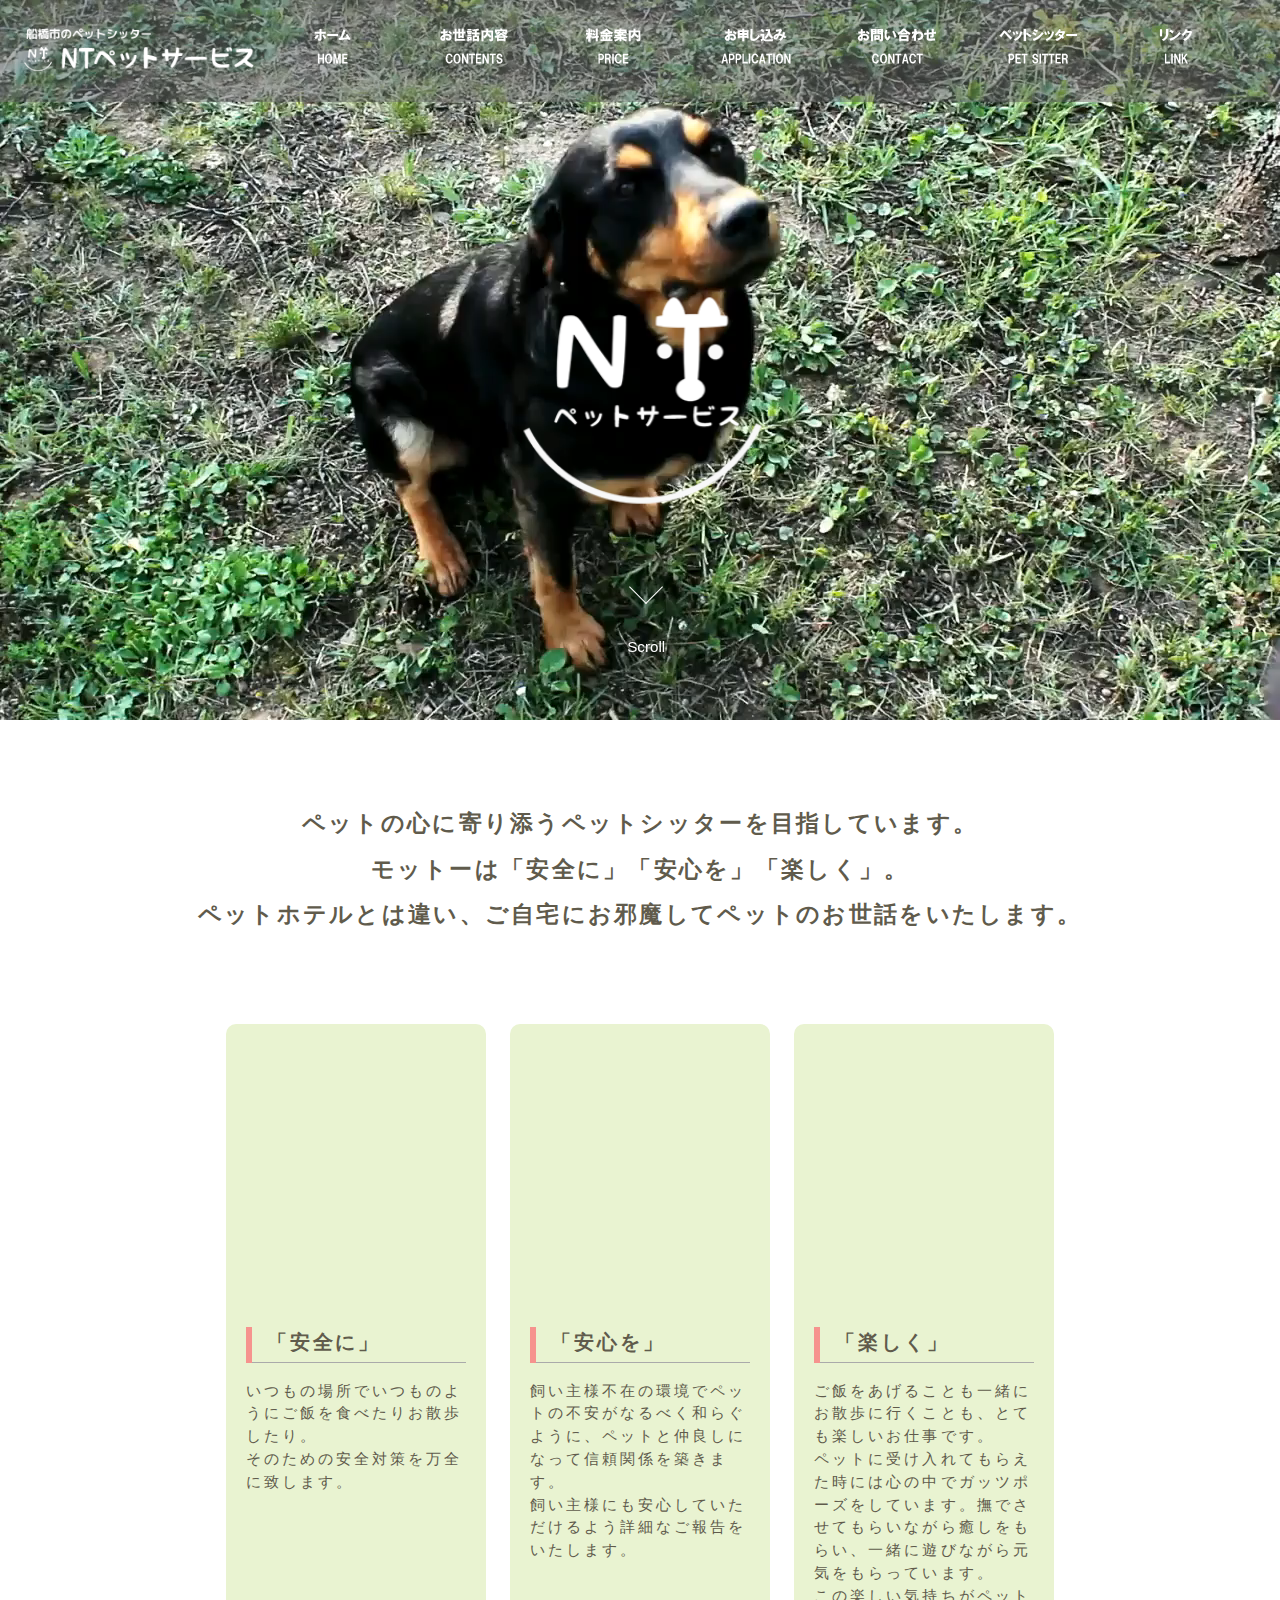
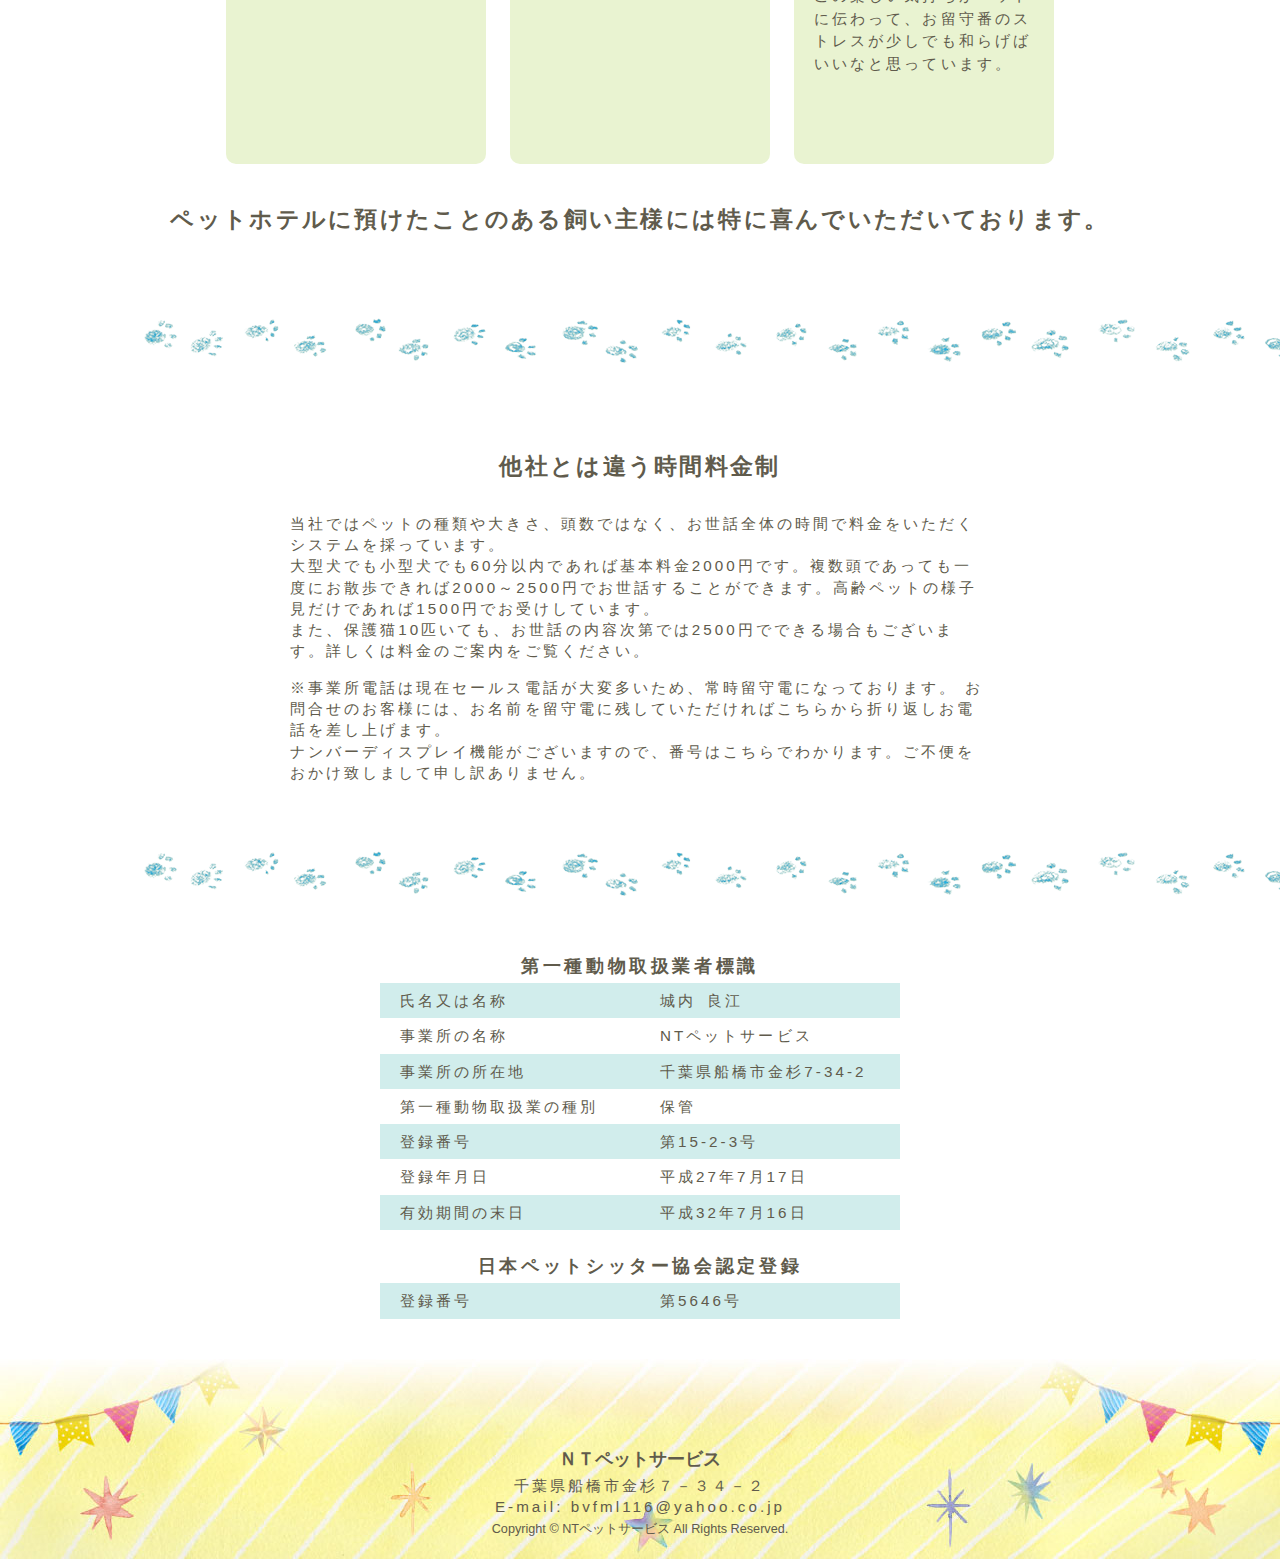
==== index.html @ 660df0dd "不要なjqueryを削除" ====
<!DOCTYPE html>
<html lang="ja">
<head>
<meta charset="UTF-8">
<meta name="description" content="船橋市のペットシッターです。ペットホテルとは違い、ご自宅にお邪魔してペットのお世話をいたします。">
<meta name="keywords" content="ペットシッター,船橋,ペット,世話,留守,犬,猫,散歩代行,小動物">
<meta name="viewport" content="width=device-width,initial-scale=1">
<meta name="robots" content="noindex,nofollow">
<link rel="stylesheet" media="all" type="text/css" href="css/style.css" />
<!-- ※デフォルトのスタイル（style.css） -->
<link rel="stylesheet" media="all" type="text/css" href="css/smart.css" />
<!-- ※スマートフォン用のスタイル（smart.css） -->
<title>NTペットサービス&nbsp;|&nbsp;船橋市のペットシッター</title>
<!--[if lt IE 9]>
<script src="js/html5shiv.js"></script>
<link rel="stylesheet" type="text/css" href="css/old_ie.css">
<![endif]-->


<script type="text/javascript" src="http://ajax.googleapis.com/ajax/libs/jquery/1.10.2/jquery.min.js"></script>
<script type="text/javascript">
$(function() {
    var topBtn = $('#page-top');
    topBtn.hide();
    //スクロールが100に達したらボタン表示
    $(window).scroll(function () {
        if ($(this).scrollTop() > 100) {
            topBtn.fadeIn();
        } else {
            topBtn.fadeOut();
        }
    });
    //スクロールしてトップ
    topBtn.click(function () {
        $('body,html').animate({
            scrollTop: 0
        }, 500);
        return false;
    });
});
</script>

<script type="text/javascript">
$(function(){
	$('a[href^=#]').click(function(){
		var speed = 500;
		var href= $(this).attr("href");
		var target = $(href == "#" || href == "" ? 'html' : href);
		var position = target.offset().top;
		$("html, body").animate({scrollTop:position}, speed, "swing");
		return false;
	});
});
</script>
<script type="text/javascript" src="./js/common.js"></script>
<!--button-->
<script src="js/iscroll.js"></script>
<link rel="stylesheet" href="css/drawer.min.css">
<script src="js/drawer.min.js"></script>
<script>
$(document).ready(function() {
  $(".drawer").drawer();
});</script>
<!--button end-->
</head>

<body class="drawer drawer--right">
<div id="wrapper">
<!-- HEADER START-->
<script type="text/javascript">
writeHeader("./");
</script>
<!--  H E A D E R   E N D  -->
<!--  M A I N   S T A R T  -->
<main id="main">
	<div id="catchcopy">
		<h4>ペットの心に寄り添うペットシッターを目指しています。<br>
		モットーは「安全に」「安心を」「楽しく」。<br>
		ペットホテルとは違い、ご自宅にお邪魔してペットのお世話をいたします。</h4>
	</div>
	<div class="catchcopy-box">
		<div class="topic">
			<div id="animation1"><img src="./images/thumb-catch01.png" alt=""></div>
			<h2>「安全に」</h2>
			<p>いつもの場所でいつものようにご飯を食べたりお散歩したり。<br>そのための安全対策を万全に致します。</p>
		</div>
		<div class="topic">
			<div id="animation2"><img src="./images/thumb-catch02.png" alt=""></div>
			<h2>「安心を」</h2>
			<p>飼い主様不在の環境でペットの不安がなるべく和らぐように、ペットと仲良しになって信頼関係を築きます。<br>
			飼い主様にも安心していただけるよう詳細なご報告をいたします。</p>
		</div>
		<div class="topic">
			<div id="animation3"><img src="./images/thumb-catch03.png" alt=""></div>
			<h2>「楽しく」</h2>
			<p>ご飯をあげることも一緒にお散歩に行くことも、とても楽しいお仕事です。<br>
			ペットに受け入れてもらえた時には心の中でガッツポーズをしています。撫でさせてもらいながら癒しをもらい、一緒に遊びながら元気をもらっています。<br>
			この楽しい気持ちがペットに伝わって、お留守番のストレスが少しでも和らげばいいなと思っています。</p>
		</div>
	</div>
	<div class="catchcopy">
		<h4>ペットホテルに預けたことのある飼い主様には特に喜んでいただいております。</h4>
	</div>
	<img src="./images/icon-line.png" class="line" alt="">
	<div class="catchcopy2">
		<h1>他社とは違う時間料金制</h1>
		<p>当社ではペットの種類や大きさ、頭数ではなく、お世話全体の時間で料金をいただくシステムを採っています。<br>
		大型犬でも小型犬でも60分以内であれば基本料金2000円です。複数頭であっても一度にお散歩できれば2000～2500円でお世話することができます。高齢ペットの様子見だけであれば1500円でお受けしています。<br>
		また、保護猫10匹いても、お世話の内容次第では2500円でできる場合もございます。詳しくは料金のご案内をご覧ください。</p>
		<p>※事業所電話は現在セールス電話が大変多いため、常時留守電になっております。
		お問合せのお客様には、お名前を留守電に残していただければこちらから折り返しお電話を差し上げます。<br>
		ナンバーディスプレイ機能がございますので、番号はこちらでわかります。ご不便をおかけ致しまして申し訳ありません。</p>
	</div>
	<img src="./images/icon-line.png" class="line" alt="">
	<div class="catchcopy2">
		<table rules="rows">
			<thead>
				<tr>
					<th colspan="2" class="h-title">第一種動物取扱業者標識</th>
				</tr>
			</thead>
			<tr class="ao">
				<th>氏名又は名称</th>
				<td>城内&ensp;良江</td>
			</tr>
			<tr>
				<th>事業所の名称</th>
				<td>NTペットサービス</td>
			</tr>
			<tr class="ao">
				<th>事業所の所在地</th>
				<td>千葉県船橋市金杉7-34-2</td>
			</tr>
			<tr>
				<th>第一種動物取扱業の種別</th>
				<td>保管</td>
			</tr>
			<tr class="ao">
				<th>登録番号</th>
				<td>第15-2-3号</td>
			</tr>
			<tr>
				<th>登録年月日</th>
				<td>平成27年7月17日</td>
			</tr>
			<tr class="ao">
				<th>有効期間の末日</th>
				<td>平成32年7月16日</td>
			</tr>
			<thead>
				<tr>
					<th colspan="2" class="h-title">日本ペットシッター協会認定登録</th>
				</tr>
			</thead>
			<tr class="ao">
				<th>登録番号</th>
				<td>第5646号</td>
			</tr>
		</table>
	</div>
</main>
<!--  M A I N   E N D  -->
<!--  F O O T E R   S T A R T  -->
<footer>
	<h3>ＮＴペットサービス</h3>
	<p>千葉県船橋市金杉７－３４－２<br>
	E-mail:&nbsp;bvfml116@yahoo.co.jp</p>
	<small>Copyright&nbsp;&copy;&nbsp;NTペットサービス&nbsp;All&nbsp;Rights&nbsp;Reserved.</small>
	<p id="page-top"><a href="#wrapper">PAGE TOP</a></p>
</footer>
<!--  F O O T E R   E N D  -->

<script type="text/javascript">
$(function() {
    var topBtn = $('#page-top');
    topBtn.hide();
    //スクロールが100に達したらボタン表示
    $(window).scroll(function () {
        if ($(this).scrollTop() > 100) {
            topBtn.fadeIn();
        } else {
            topBtn.fadeOut();
        }
    });
    //スクロールしてトップ
    topBtn.click(function () {
        $('body,html').animate({
            scrollTop: 0
        }, 500);
        return false;
    });
});

$('#animation1').css('visibility','hidden');
$(window).scroll(function(){
 var windowHeight = $(window).height(),
     topWindow = $(window).scrollTop();
 $('#animation1').each(function(){
  var targetPosition = $(this).offset().top;
  if(topWindow > targetPosition - windowHeight + 100){
   $(this).addClass("fadeInDown");
  }
 });
});

$('#animation2').css('visibility','hidden');
$(window).scroll(function(){
 var windowHeight = $(window).height(),
     topWindow = $(window).scrollTop();
 $('#animation2').each(function(){
  var targetPosition = $(this).offset().top;
  if(topWindow > targetPosition - windowHeight + 250){
   $(this).addClass("fadeInDown");
  }
 });
});

$('#animation3').css('visibility','hidden');
$(window).scroll(function(){
 var windowHeight = $(window).height(),
     topWindow = $(window).scrollTop();
 $('#animation3').each(function(){
  var targetPosition = $(this).offset().top;
  if(topWindow > targetPosition - windowHeight + 400){
   $(this).addClass("fadeInDown");
  }
 });
});
</script>

</div>
</body>
</html>
---- css/style.css ----
/*===============================================
●style.css 画面の横幅が768px以上
===============================================*/
@media screen and (min-width: 768px){

#wrapper{
  width: 100%;
  margin: auto;
}
#main{
    max-width: 1000px;
    margin: auto;
  }

img {
width:100%;
height: auto;
width /***/:auto;
border: none;　
}

#container{
width:100%;
}

html {
    overflow: scroll;
}

body {
	margin: 0;
	padding: 0;
	text-align: center;
	color:#605B4C;
	line-height:1.4em;
	font-size:0.95em;
	font-family:"游ゴシック", YuGothic, "ヒラギノ角ゴ Pro", "Hiragino Kaku Gothic Pro", "メイリオ", "Meiryo", sans-serif;
}

p {
	letter-spacing: 0.2em;
}


.naiyou a:link {
	color: #605B4C;
	text-decoration: none;
}
.naiyou a:visited {
	color: #605B4C;
}
.naiyou a:hover {
	color: #AAAAAA;
}
.naiyou a:active {
	color: #FFFFFF;
}


.scroll a:link {
	color: #FFFFFF;
	text-decoration: none;
}
.scroll a:visited {
	color: #FFFFFF;
}
.scroll a:hover {
	color: #AAAAAA;
}
.scroll a:active {
	color: #FFFFFF;
}

.clear {
    clear:both;
}

p {
	letter-spacing: 0.2em;
}


/*===============================================
ヘッダー START
===============================================*/


button{
  display: none;
}

#header {
  width:100%;
  text-align: center;
  margin: 0;
  padding: 0;
  width:100%;
  position: relative;
  top: 0;
  left: 0;
}


.header_block{
  position: absolute;
  top:0%;
  left:0%;
  width:100%;
  overflow: hidden;
  background-color: rgba(98, 98, 98, 0.5);
  z-index: 100000;

}
.video{
  width:100%;
  height: auto;
  margin: 0;
}

.video video{
  margin: 0;
  width:100%;
}


.logo{
  float: left;
  width:20%;
  height: auto;
  position: absolute;
  top:22%;
  left:1%;
  z-index: 100000;
}

.logo img{
  width:100%;
  height: auto;
  z-index: 100000;
}

.navi_01{
  float: right;
  width:85%;
  z-index: 100000;
}

.navi_01 li{
  width:13%;
  height: auto;
  display: inline-block;
  padding: 0;
}

.shop_logo{
  position: absolute;
  top:40%;
  left:40%;
  width:20%;
}

.shop_logo img{
  width:100%;
}

/*スクロール*/
.scroll {
	padding-top: 70px;
  position: absolute;
  top:78%;
  left: 49%;
  color: #fff;
}
.scroll span {
	position: absolute;
	top: 10%;
	left: 50%;
	width: 24px;
	height: 24px;
	margin-left: -12px;
	border-left: 1px solid #fff;
	border-bottom: 1px solid #fff;
	-webkit-transform: rotate(-45deg);
	transform: rotate(-45deg);
	-webkit-animation: sdb 1.5s infinite;
	animation: sdb 1.5s infinite;
	box-sizing: border-box;
}

@-webkit-keyframes sdb {
	0% {
		-webkit-transform: rotate(-45deg) translate(0, 0);
		opacity: 0;
	}
	50% {
		opacity: 1;
	}
	100% {
		-webkit-transform: rotate(-45deg) translate(-20px, 20px);
		opacity: 0;
	}
}
@keyframes sdb {
	0% {
		transform: rotate(-45deg) translate(0, 0);
		opacity: 0;
	}
	50% {
		opacity: 1;
	}
	100% {
		transform: rotate(-45deg) translate(-20px, 20px);
		opacity: 0;
	}
}

/*===============================================
ヘッダー END
===============================================*/



/*===============================================
メイン S
===============================================*/

main {
	margin: 0 auto;
	padding: 0;
}

h1 {
	margin: 0;
	font-size: 1.5em;
	line-height: 2em;
	letter-spacing: 0.1em;
	text-align: center;
}

h2 {
	marign: 0;
	text-align: left;
	font-size: 1.3em;
	letter-spacing: 0.15em;
	position: relative;
	padding: .25em 0 .5em .75em;
	border-left: 6px solid #f6938e;
}
h2::after {
	text-align: left;
	position: absolute;
	left: 0;
	bottom: 0;
	content: '';
	width: 100%;
	height: 0;
	border-bottom: 1px solid #AAAAAA;
}

h4 {
	margin: 0;
	font-size: 1.5em;
	line-height: 2em;
	letter-spacing: 0.1em;
}

#catchcopy {
	margin: 5em auto;
	padding: 0;
	width:90%;
	text-align: center;
}

#catchcopy-box {
	margin: 15px auto;
	padding: 0;
	width:90%;
	text-align: center;
	display: -webkit-flex;
	flex-wrap:wrap;
	display: inline;
}

.catchcopy h4{
  margin: 1em 0;
}

div.topic {
  width: 22%;
  height: 700px;
  margin: 1%;
  padding: 2%;
  background: #e9f3d1;
  border-radius: 10px;
  display:inline-table;
}

div.topic img {
  width: 100%;
  margin-top: 10px;
  padding: 0;
  text-align: center;
  order: -1;
}

div.topic p {
	text-align: left;
	line-height: 1.5em;
}

.line {
	margin: 50px auto;
}

.catchcopy2 {
	margin: 0 auto;
	padding: 0;
	max-width:700px;
	width: 90%;
	text-align: left;
}

.catchcopy2 h1{
  margin: 1em 0;
}

table {
    max-width: 520px;
    width: 90%;
    margin: -25px auto 40px;
    border-collapse: collapse;
    border-spacing: 0px;
}

tr.ao {
	background-color: #d1edec;
}

th,td {
    padding: 7px 20px;
    border: 0;
    letter-spacing: 0.2em;
    border-style: hidden;
}

th {
    vertical-align: middle;
    text-align: left;
    width: 220px;
    overflow: visible;
    position: relative;
    font-weight: normal;
}

td {
    width: 220px;
    text-align: left;
}

thead th {
	padding-top: 25px;
	text-align: center;
	font-weight: bold;
	font-size: 120%;
}




/*===============================================
メイン E
===============================================*/



/*===============================================
フッター S
===============================================*/

footer {
	margin: 0;
	padding: 0;
	height: 200px;
	background-image: url(../images/thumb-footer.jpg);
	background-size: contain;
	background-repeat: no-repeat;
	background-position: bottom;
}

footer h3 {
	margin: 0;
	padding-top: 90px;
}

footer p {
	margin:5px auto  0;
	padding: 0;
}

/*===============================================
フッター E
===============================================*/

/*===============================================
TOPへ戻るボタン S
===============================================*/

#page-top {
    position: fixed;
    bottom: 20px;
    right: 20px;
    font-size: 77%;
}
#page-top a {
    background: rgba(51,51,51,0.3);
    text-decoration: none;
    color: #fff;
    width: 90px;
    padding: 10px 0;
    text-align: center;
    display: block;
    border-radius: 5px;
}
#page-top a:hover {
    text-decoration: none;
    background: rgba(51,51,51,0.7);
}

/*===============================================
TOPへ戻るボタン　E
===============================================*/

/*===============================================
浮き出る画像　S
===============================================*/

#animation1 {
margin: 0;
font-size: 40px;
font-weight: bold;
color: #ff0000;
}

#animation2 {
margin: 0;
font-size: 40px;
font-weight: bold;
color: #ff0000;
}

#animation3 {
margin: 0;
font-size: 40px;
font-weight: bold;
color: #ff0000;
}

.fadeInDown {
 -webkit-animation-fill-mode:both;
 -ms-animation-fill-mode:both;
 animation-fill-mode:both;
 -webkit-animation-duration:1s;
 -ms-animation-duration:1s;
 animation-duration:1s;
 -webkit-animation-name: fadeInDown;
 animation-name: fadeInDown;
 visibility: visible !important;
}
@-webkit-keyframes fadeInDown {
 0% { opacity: 0; -webkit-transform: translateY(-20px); }
 100% { opacity: 1; -webkit-transform: translateY(0); }
}
@keyframes fadeInDown {
 0% { opacity: 0; -webkit-transform: translateY(-20px); -ms-transform: translateY(-20px); transform: translateY(-20px); }
 100% { opacity: 1; -webkit-transform: translateY(0); -ms-transform: translateY(0); transform: translateY(0); }
}

/*===============================================
浮き出る画像　E
===============================================*/


/* --- ChromeとOperaのみ */
@media all and (-webkit-min-device-pixel-ratio:0) and (min-resolution: .001dpcm) {
  nav li {
    font-size: 90%;
  }
}
---- css/smart.css ----
@media screen and (max-width: 767px){
.navi_01{
	display: none;
}

#wrapper{
	width:100%;
	margin: auto;
}


body {
	margin: 0;
	padding: 0;
	color:#605B4C;
	font-family:"游ゴシック", YuGothic, "ヒラギノ角ゴ Pro", "Hiragino Kaku Gothic Pro", "メイリオ", "Meiryo", sans-serif;
}
img{
	max-width: 100%;
	height: auto;
	width /***/:auto;　
}

p {
	letter-spacing: 0;
	line-height:  1.5em;
}

/*ヘッダー*/

#header {
  width:100%;
  text-align: center;
  margin: 0;
  padding: 0;
  width:100%;
  position: relative;
  top: 0;
  left: 0;
}

.drawer-menu li{
	background-color: #03060a;
	border: 1px;
	border-color: #ffffff;
}

.drawer-nav{
	z-index: 100000;
}

.drawer-menu{
	z-index: 100000;
}
.video{
	width:100%;
	position: relative;
	top:0%;
	left:0%;
}

.video video{
	width:100%;
}

.logo{
	width:25%;
	position: absolute;
	top:3.5%;
	left:6%;
	z-index: 10000;
}
.logo img{
	width:100%;
}

.shop_logo{
	position: absolute;
	top:40%;
	left:39%;
	width: 20%;
	z-index: 10000;
}
/*ヘッダー　end*/


/*アニメーション(写真浮き出る）*/
#animation1 {
margin: 0;
font-size: 40px;
font-weight: bold;
color: #ff0000;
}

#animation2 {
margin: 0;
font-size: 40px;
font-weight: bold;
color: #ff0000;
}

#animation3 {
margin: 0;
font-size: 40px;
font-weight: bold;
color: #ff0000;
}

.fadeInDown {
 -webkit-animation-fill-mode:both;
 -ms-animation-fill-mode:both;
 animation-fill-mode:both;
 -webkit-animation-duration:1s;
 -ms-animation-duration:1s;
 animation-duration:1s;
 -webkit-animation-name: fadeInDown;
 animation-name: fadeInDown;
 visibility: visible !important;
}
@-webkit-keyframes fadeInDown {
 0% { opacity: 0; -webkit-transform: translateY(-20px); }
 100% { opacity: 1; -webkit-transform: translateY(0); }
}
@keyframes fadeInDown {
 0% { opacity: 0; -webkit-transform: translateY(-20px); -ms-transform: translateY(-20px); transform: translateY(-20px); }
 100% { opacity: 1; -webkit-transform: translateY(0); -ms-transform: translateY(0); transform: translateY(0); }
}
/*アニメーションここまで*/

footer {
	margin: 0;
	height: 275px;
	width:100%;
	background-image: url(../images/thumb-footer-sp.jpg);
	text-align: center;
	background-repeat: no-repeat;
	background-size: contain;
	background-position: bottom;
}

footer h3 {
	margin: 0;
	padding-top: 7em;
}
small{
	font-size: 0.6em;
}
#catchcopy{
	width: 90%;
	margin: auto;
}
.catchcopy{
	width:90%;
	margin: auto;
}
.catchcopy2 p{
	font-size: 0.8em;
}
.catchcopy-box{
	width:100%;
}
.catchcopy2 h1{
	margin: 1em auto;
}
.catchcopy2{
	width:80%;
	margin: 2em auto;
}
.topic{
	width:80%;
	margin: auto;
}

.topic p {
	font-size: 0.8em;
}
.topic img{
	width:80%;
	margin: auto;
}

.naiyou{
	display: none;
}

#neko{
	width: 80%;
	margin: auto;
}
.about-text{
	width:80%;
	margin: auto;
}
.about-text-bottom{
	width:80%;
	margin: auto;
	margin-bottom: 3em;
}
.about-text p{
	font-size: 0.8em;
}
.about-text-bottom p{
	font-size: 0.8em;
	margin-bottom: 3em;
}
h1 {
	font-size: 1em;
	text-align: center;
	letter-spacing: normal;
	line-height: 1.5em;
}


h2 {
	font-size: 0.8em;
}

h4 {
	font-size: 0.8em;
	margin: 2em auto;
	text-align: center;

}
ol{
	font-size: 0.8em;
}

.catchcopy2-bottom{
	width: 80%;
	margin: auto;
}

.catchcopy2-bottom p{
	font-size: 0.8em;
}
#main{
	width: 80%;
	margin: auto;
}
#main p{
	font-size: 0.8em;
}
section {
  width: 300px;
  margin: 5px;
  padding: 10px 20px 15px;
  background: #e9f3d1;
  border-radius: 10px;
  -webkit-flex-direction: column;
  flex-direction: column;
  text-align: center;
}

section img {
  width: 90%;
  margin-top: 10px;
  padding: 0;
  order: -1;
}


.link-table{
	font-size: 0.8em;
}

table {
	margin: 0 auto;
}

tr.ao {
	background-color:#ffffff;
}

th,td{
	width: 100%;
	padding-right: 0;
	padding-left: 0;
    border: 0;
	display: block;
    letter-spacing: 0;
}

th {
	text-align: center;
	font-weight: bold;
	padding-top: 10px;
	padding-bottom: 10px;
	border-style: hidden;
}

td {
	padding-left: 0;
	padding-top: 2px;
	padding-bottom: 10px;
	text-align: center;
	border-bottom: 1px dotted #cccccc;
}

.h-title {
	border-bottom: 1px dotted #cccccc;
	font-size: 110%;
}

.charge table {
	border: 0;
}

.charge tr {
	border: 0;
}

.charge td {
	margin-bottom: 20px;
	border: 0;
}

.charge td li {
	text-align: left;
}

.text {
	width: 80%;
	margin: auto;
}

#formWrap {
	width: 90%;
	margin: 0 auto;
	text-align: center;
}

table.formTable{
	width: 80%;
}

table.formTable td,table.formTable th{
	padding:8px;
}
table.formTable th{
	width: 100%;
	font-size: 100%;
}

tr.pc-only {
	display: none;
}
tr.sp-only {
	display: inline;
}

/*===============================================
TOPへ戻るボタン S
===============================================*/

#page-top {
    position: fixed;
    bottom: 0;
    right: 15px;
    font-size: 60%;
}
#page-top a {
    background: rgba(51,51,51,0.3);
    text-decoration: none;
    color: #fff;
    width: 80px;
    padding: 5px 0;
    text-align: center;
    display: block;
    border-radius: 5px;
}

    /*===============================================
TOPへ戻るボタン　E
===============================================*/

/*スクロール*/

.scroll a:link {
	color: #FFFFFF;
	text-decoration: none;
}
.scroll a:visited {
	color: #FFFFFF;
}
.scroll a:hover {
	color: #AAAAAA;
}
.scroll a:active {
	color: #FFFFFF;
}


.scroll {
	padding-top: 66px;
  position: absolute;
  color: #fff;
	top:72%; /* 上から半分 */
	left:49%; /* 左から半分 */
	width:100%; /* 大枠と同じ幅に */
	/* 要素の大きさの半分引く（CSS3） */
	-webkit-transform: translate(-50%,-50%);
	-moz-transform: translate(-50%,-50%);
	transform: translate(-50%,-50%);

}
.scroll span {
	position: absolute;
	top: 43%;
	left: 52%;
	width:100%;
	width: 10px;
	height: 10px;
	margin-left: -12px;
	border-left: 1px solid #fff;
	border-bottom: 1px solid #fff;
	/* 要素の大きさの半分引く（CSS3） */
	-webkit-transform: translate(-50%,-50%);
	-moz-transform: translate(-50%,-50%);
	transform: translate(-50%,-50%);
	-webkit-animation: sdb 1.5s infinite;
	animation: sdb 1.5s infinite;
	box-sizing: border-box;
}

.scroll a{
	font-size: 0.3rem;
}
@-webkit-keyframes sdb {
	0% {
		-webkit-transform: rotate(-45deg) translate(0, 0);
		opacity: 0;
	}
	50% {
		opacity: 1;
	}
	100% {
		-webkit-transform: rotate(-45deg) translate(-20px, 20px);
		opacity: 0;
	}
}
@keyframes sdb {
	0% {
		transform: rotate(-45deg) translate(0, 0);
		opacity: 0;
	}
	50% {
		opacity: 1;
	}
	100% {
		transform: rotate(-45deg) translate(-20px, 20px);
		opacity: 0;
	}
}
}
---- css/old_ie.css ----
#wrapper{
  width: 100%;
  margin: auto;
}
#main{
    max-width: 1000px;
    width: 100%;
    margin: auto;
  }

img {
width:100%;
height: auto;
width /***/:auto;
border: none;　
}

#container{
width:100%;
}

html {
    overflow: scroll;
}

body {
	margin: 0;
	padding: 0;
	text-align: center;
	color:#605B4C;
	line-height:1.4em;
	font-size:0.95em;
	font-family:"游ゴシック", YuGothic, "ヒラギノ角ゴ Pro", "Hiragino Kaku Gothic Pro", "メイリオ", "Meiryo", sans-serif;
}

p {
	letter-spacing: 0.2em;
  font-size: 1.1em;
  line-height: 1.4em;
}


.naiyou a:link {
	color: #605B4C;
	text-decoration: none;
}
.naiyou a:visited {
	color: #605B4C;
}
.naiyou a:hover {
	color: #AAAAAA;
}
.naiyou a:active {
	color: #FFFFFF;
}


.scroll a:link {
	color: #FFFFFF;
	text-decoration: none;
}
.scroll a:visited {
	color: #FFFFFF;
}
.scroll a:hover {
	color: #AAAAAA;
}
.scroll a:active {
	color: #FFFFFF;
}

.clear {
    clear:both;
}

p {
	letter-spacing: 0.2em;
}


/*===============================================
ヘッダー START
===============================================*/


button{
  display: none;
}

#header{
  width:100%;
  height: 670px;
  margin: auto;
  padding: 0;
  position: relative;
  top: 0;
  left: 0;
  background-image: url("../images/top_02.jpg");
  background-size: 100%;
  background-repeat: no-repeat;
  background-position: bottom;
}

.header_block{
  width:100%;
  height: auto;
  position: absolute;
  top:0%;
  left:0%;
  overflow: hidden;
  background-color: rgba(98, 98, 98, 0.5);
  filter:progid:DXImageTransform.Microsoft.Gradient(GradientType=0,StartColorStr=#66000000,EndColorStr=#66000000);/*IE8以下用*/
  z-index: 100000;
  clear:both;
}

.video{
  display: none;
}



.logo{
  float: left;
  width:20%;
  height: auto;
  position: absolute;
  top:22%;
  left:1%;
  z-index: 100000;
}

.logo img{
  width:100%;
  height: auto;
  z-index: 100000;
}

.navi_01{
  float: right;
  width:85%;
  z-index: 100000;
}
.navi_01 li{
  width:13%;
  height: auto;
  display: inline-block;
  padding: 0;
  *display: inline;
  *zoom:1;
  *padding-top: 3%;
  *margin: 0;
}
.shop_logo{
  position: absolute;
  top:40%;
  left:40%;
  width:20%;
}

.shop_logo img{
  width:100%;
}

button,
#button,
.drawer-nav,
.drawer-menu{
  display: none;
}
/*スクロール*/
.scroll {
	padding-top: 70px;
  position: absolute;
  top:78%;
  left: 49%;
  color: #fff;
}
.scroll span {
	display: none;
}

@-webkit-keyframes sdb {
	0% {
		-webkit-transform: rotate(-45deg) translate(0, 0);
		opacity: 0;
	}
	50% {
		opacity: 1;
	}
	100% {
		-webkit-transform: rotate(-45deg) translate(-20px, 20px);
		opacity: 0;
	}
}
@keyframes sdb {
	0% {
		transform: rotate(-45deg) translate(0, 0);
		opacity: 0;
	}
	50% {
		opacity: 1;
	}
	100% {
		transform: rotate(-45deg) translate(-20px, 20px);
		opacity: 0;
	}
}

/*===============================================
ヘッダー END
===============================================*/



/*===============================================
メイン S
===============================================*/

main {
	margin: 0 auto;
	padding: 0;
}

h1 {
	margin: 0;
	font-size: 1.5em;
	line-height: 2em;
	letter-spacing: 0.1em;
	text-align: center;
}

h2 {
  margin: 0;
	text-align: left;
	font-size: 1.3em;
	letter-spacing: 0.15em;
	position: relative;
	padding: .25em 0 .5em .75em;
	border-left: 6px solid #f6938e;
}

h2::after {
	text-align: left;
	position: absolute;
	left: 0;
	bottom: 0;
	content: '';
	width: 100%;
	height: 0;
	border-bottom: 1px solid #AAAAAA;
}

h4 {
	margin: 0;
	font-size: 1.5em;
	line-height: 2em;
	letter-spacing: 0.1em;
}
#catchcopy{
  margin: 5em auto;
  padding: 0;
  width:90%;
  text-align: center;
  overflow: hidden;
}

#catchcopy-box {
	margin: 15px auto;
	padding: 0;
	width:90%;
	text-align: center;
	display: -webkit-flex;
	flex-wrap:wrap;
	display: inline;
}

.catchcopy h4{
  margin: 3em 0;
}
.catchcopy h1{
  padding-top: 3em;
}
.about_text h2{
  padding-top: 3em;
}

.about_text_bottom{
  padding-bottom: 3em;
}
div.topic {
  width: 22%;
  height: 700px;
  margin: 1%;
  padding: 2%;
  background: #e9f3d1;
  border-radius: 10px;
  display:inline-table;
}

div.topic img {
  width: 100%;
  margin-top: 10px;
  padding: 0;
  text-align: center;
  order: -1;
}

div.topic p {
	text-align: left;
	line-height: 1.5em;
}

.line {
	margin: 50px auto;
  text-align: center;
}

.catchcopy2 {
	margin: 0 auto;
	padding: 0;
	max-width:700px;
	width: 90%;
	text-align: left;
  margin-bottom: 8em;
}

.catchcopy2 h1{
  margin: 1em 0;
}

table {
    max-width: 700px;
    width: 90%;
    margin: -25px auto 40px;
    border-collapse: collapse;
    border-spacing: 0px;
}

tr.ao {
	background-color: #d1edec;
}

th,td {
    padding: 3%;
    border: 0;
    letter-spacing: 0.2em;
    border-style: hidden;
}

th {
    vertical-align: middle;
    text-align: center;
    width: 45%;
    overflow: visible;
    position: relative;
    font-weight: normal;
}

td {
    width: 45%;
    text-align: center;
}

thead th {
	padding-top: 25px;
	text-align: center;
	font-weight: bold;
	font-size: 120%;
}

ul.naiyou {
	width: 100%;
	max-width: 100%;
	margin: 0 auto;
	display:inline-block;
	padding: 20px 0 40px 0;
}

ul.naiyou li {
	width: auto;
	height: 30px;
    display: inline-block;
    vertical-align:middle;
    text-align:center;
    border-left:1px solid white;
    margin: 0 10px;
	*display:inline;
	*zoom:1;
}

:root ul.naiyou li {
	display:inline\0/;
	zoom: 1\0/;
}

ul.naiyou li a {
  display: block;
}
.link-table{
  margin-top: 5%;
}
.link-table table {
	width: 700px;
}

.link-table td {
	border-top: 1px solid #AAAAAA;
}

TABLE.formTable {
	width: 500px;
}




/*===============================================
メイン E
===============================================*/



/*===============================================
フッター S
===============================================*/

footer {
	margin: 0;
	padding: 0;
	height: 200px;
	background-image: url(../images/thumb-footer.jpg);
	background-size: contain;
	background-repeat: no-repeat;
	background-position: bottom;
}

footer h3 {
	margin: 0;
	padding-top: 90px;
}

footer p {
	margin:5px auto  0;
	padding: 0;
}

/*===============================================
フッター E
===============================================*/

/*===============================================
TOPへ戻るボタン S
===============================================*/

#page-top {
    position: fixed;
    bottom: 3%;
    right: 5%;
    font-size: 77%;
    z-index: 1000000;
}
#page-top a {
    background: rgba(51,51,51,0.3);
    filter:progid:DXImageTransform.Microsoft.Gradient(GradientType=0,StartColorStr=#66000000,EndColorStr=#66000000);/*IE8以下用*/
    text-decoration: none;
    color: #fff;
    width: 90px;
    padding: 10px 0;
    text-align: center;
    display: block;
    border-radius: 5px;
    z-index: 1000000;
}
#page-top a:hover {
    text-decoration: none;
    background: rgba(51,51,51,0.7);
}

/*===============================================
TOPへ戻るボタン　E
===============================================*/

/*===============================================
浮き出る画像　S
===============================================*/

#animation1 {
margin: 0;
font-size: 40px;
font-weight: bold;
color: #ff0000;
}

#animation2 {
margin: 0;
font-size: 40px;
font-weight: bold;
color: #ff0000;
}

#animation3 {
margin: 0;
font-size: 40px;
font-weight: bold;
color: #ff0000;
}

.fadeInDown {
 -webkit-animation-fill-mode:both;
 -ms-animation-fill-mode:both;
 animation-fill-mode:both;
 -webkit-animation-duration:1s;
 -ms-animation-duration:1s;
 animation-duration:1s;
 -webkit-animation-name: fadeInDown;
 animation-name: fadeInDown;
 visibility: visible !important;
}
@-webkit-keyframes fadeInDown {
 0% { opacity: 0; -webkit-transform: translateY(-20px); }
 100% { opacity: 1; -webkit-transform: translateY(0); }
}
@keyframes fadeInDown {
 0% { opacity: 0; -webkit-transform: translateY(-20px); -ms-transform: translateY(-20px); transform: translateY(-20px); }
 100% { opacity: 1; -webkit-transform: translateY(0); -ms-transform: translateY(0); transform: translateY(0); }
}

/*===============================================
浮き出る画像　E
===============================================*/


/* --- ChromeとOperaのみ */
@media all and (-webkit-min-device-pixel-ratio:0) and (min-resolution: .001dpcm) {
  nav li {
    font-size: 90%;
  }
---- css/drawer.min.css ----
/*!
 * jquery-drawer v3.2.1
 * Flexible drawer menu using jQuery, iScroll and CSS.
 * http://git.blivesta.com/drawer
 * License : MIT
 * Author : blivesta <design@blivesta.com> (http://blivesta.com/)
 */
@media screen and (max-width: 767px){
.drawer-nav{position:fixed;z-index:1000000;top:0;overflow:hidden;width:16.25rem;height:100%;color:#222;background-color:#fff}.drawer-brand{font-size:1.5rem;font-weight:700;line-height:3.75rem;display:block;padding-right:.75rem;padding-left:.75rem;text-decoration:none;color:#222}.drawer-menu{margin:0;padding:0;list-style:none}.drawer-menu-item{font-size:1rem;display:block;padding:.75rem;text-decoration:none;color:#222}.drawer-menu-item:hover{text-decoration:underline;color:#555;background-color:transparent}.drawer-overlay{position:fixed;z-index:1;top:0;left:0;display:none;width:100%;height:100%;background-color:rgba(0,0,0,.2)}.drawer-open .drawer-overlay{display:block}.drawer--top .drawer-nav{top:-100%;left:0;width:100%;height:auto;max-height:100%;-webkit-transition:top .6s cubic-bezier(.19,1,.22,1);transition:top .6s cubic-bezier(.19,1,.22,1)}.drawer--top.drawer-open .drawer-nav{top:0}.drawer--top .drawer-hamburger,.drawer--top.drawer-open .drawer-hamburger{right:0}.drawer--left .drawer-nav{left:-16.25rem;-webkit-transition:left .6s cubic-bezier(.19,1,.22,1);transition:left .6s cubic-bezier(.19,1,.22,1)}.drawer--left .drawer-hamburger,.drawer--left.drawer-open .drawer-nav,.drawer--left.drawer-open .drawer-navbar .drawer-hamburger{left:0}.drawer--left.drawer-open .drawer-hamburger{left:16.25rem}.drawer--right .drawer-nav{right:-16.25rem;-webkit-transition:right .6s cubic-bezier(.19,1,.22,1);transition:right .6s cubic-bezier(.19,1,.22,1)}.drawer--right .drawer-hamburger,.drawer--right.drawer-open .drawer-nav,.drawer--right.drawer-open .drawer-navbar .drawer-hamburger{right:5%}.drawer--right.drawer-open .drawer-hamburger{right:17rem}.drawer-hamburger{position:fixed;z-index:4;top:0;display:block;box-sizing:content-box;width:2rem;padding:0;padding:18px .75rem 30px;-webkit-transition:all .6s cubic-bezier(.19,1,.22,1);transition:all .6s cubic-bezier(.19,1,.22,1);-webkit-transform:translateZ(0);transform:translateZ(0);border:0;outline:0;background-color:transparent}.drawer-hamburger:hover{cursor:pointer;background-color:transparent}.drawer-hamburger-icon{position:relative;display:block;margin-top:10px}.drawer-hamburger-icon,.drawer-hamburger-icon:after,.drawer-hamburger-icon:before{width:100%;height:2px;-webkit-transition:all .6s cubic-bezier(.19,1,.22,1);transition:all .6s cubic-bezier(.19,1,.22,1);background-color:#FFFFFF}.drawer-hamburger-icon:after,.drawer-hamburger-icon:before{position:absolute;top:-10px;left:0;content:' '}.drawer-hamburger-icon:after{top:10px}.drawer-open .drawer-hamburger-icon{background-color:transparent}.drawer-open .drawer-hamburger-icon:after,.drawer-open .drawer-hamburger-icon:before{top:0}.drawer-open .drawer-hamburger-icon:before{-webkit-transform:rotate(45deg);-ms-transform:rotate(45deg);transform:rotate(45deg)}.drawer-open .drawer-hamburger-icon:after{-webkit-transform:rotate(-45deg);-ms-transform:rotate(-45deg);transform:rotate(-45deg)}.sr-only{position:absolute;overflow:hidden;clip:rect(0,0,0,0);width:1px;height:1px;margin:-1px;padding:0;border:0}.sr-only-focusable:active,.sr-only-focusable:focus{position:static;overflow:visible;clip:auto;width:auto;height:auto;margin:0}.drawer--sidebar,.drawer--sidebar .drawer-contents{background-color:#fff}@media (min-width:64em){.drawer--sidebar .drawer-hamburger{display:none;visibility:hidden}.drawer--sidebar .drawer-nav{display:block;-webkit-transform:none;-ms-transform:none;transform:none;position:fixed;width:12.5rem;height:100%}.drawer--sidebar.drawer--left .drawer-nav{left:0;border-right:1px solid #ddd}.drawer--sidebar.drawer--left .drawer-contents{margin-left:12.5rem}.drawer--sidebar.drawer--right .drawer-nav{right:0;border-left:1px solid #ddd}.drawer--sidebar.drawer--right .drawer-contents{margin-right:12.5rem}.drawer--sidebar .drawer-container{max-width:48rem}}@media (min-width:75em){.drawer--sidebar .drawer-nav{width:16.25rem}.drawer--sidebar.drawer--left .drawer-contents{margin-left:16.25rem}.drawer--sidebar.drawer--right .drawer-contents{margin-right:16.25rem}.drawer--sidebar .drawer-container{max-width:60rem}}.drawer--navbarTopGutter{padding-top:3.75rem}.drawer-navbar .drawer-navbar-header{border-bottom:1px solid #ddd;background-color:#fff}.drawer-navbar{z-index:3;top:0;width:100%}.drawer-navbar--fixed{position:fixed}.drawer-navbar-header{position:relative;z-index:3;box-sizing:border-box;width:100%;height:3.75rem;padding:0 .75rem;text-align:center}.drawer-navbar .drawer-brand{line-height:3.75rem;display:inline-block;padding-top:0;padding-bottom:0;text-decoration:none}.drawer-navbar .drawer-brand:hover{background-color:transparent}.drawer-navbar .drawer-nav{padding-top:3.75rem}.drawer-navbar .drawer-menu{padding-bottom:7.5rem}@media (min-width:64em){.drawer-navbar{height:3.75rem;border-bottom:1px solid #ddd;background-color:#fff}.drawer-navbar .drawer-navbar-header{position:relative;display:block;float:left;width:auto;padding:0;border:0}.drawer-navbar .drawer-menu--right{float:right}.drawer-navbar .drawer-menu li{float:left}.drawer-navbar .drawer-menu-item{line-height:3.75rem;padding-top:0;padding-bottom:0}.drawer-navbar .drawer-hamburger{display:none}.drawer-navbar .drawer-nav{position:relative;left:0;overflow:visible;width:auto;height:3.75rem;padding-top:0;-webkit-transform:translateZ(0);transform:translateZ(0)}.drawer-navbar .drawer-menu{padding:0}.drawer-navbar .drawer-dropdown-menu{position:absolute;width:16.25rem;border:1px solid #ddd}.drawer-navbar .drawer-dropdown-menu-item{padding-left:.75rem}}.drawer-dropdown-menu{display:none;box-sizing:border-box;width:100%;margin:0;padding:0;background-color:#fff}.drawer-dropdown-menu>li{width:100%;list-style:none}.drawer-dropdown-menu-item{line-height:3.75rem;display:block;padding:0;padding-right:.75rem;padding-left:1.5rem;text-decoration:none;color:#222}.drawer-dropdown-menu-item:hover{text-decoration:underline;color:#555;background-color:transparent}.drawer-dropdown.open>.drawer-dropdown-menu{display:block}.drawer-dropdown .drawer-caret{display:inline-block;width:0;height:0;margin-left:4px;-webkit-transition:opacity .2s ease,-webkit-transform .2s ease;transition:opacity .2s ease,-webkit-transform .2s ease;transition:transform .2s ease,opacity .2s ease;transition:transform .2s ease,opacity .2s ease,-webkit-transform .2s ease;-webkit-transform:rotate(0deg);-ms-transform:rotate(0deg);transform:rotate(0deg);vertical-align:middle;border-top:4px solid;border-right:4px solid transparent;border-left:4px solid transparent}.drawer-dropdown.open .drawer-caret{-webkit-transform:rotate(180deg);-ms-transform:rotate(180deg);transform:rotate(180deg)}.drawer-container{margin-right:auto;margin-left:auto}@media (min-width:64em){.drawer-container{max-width:60rem}}@media (min-width:75em){.drawer-container{max-width:70rem}}}

@media screen and (min-width: 768px){
  .drawer-nav{display: none;}}
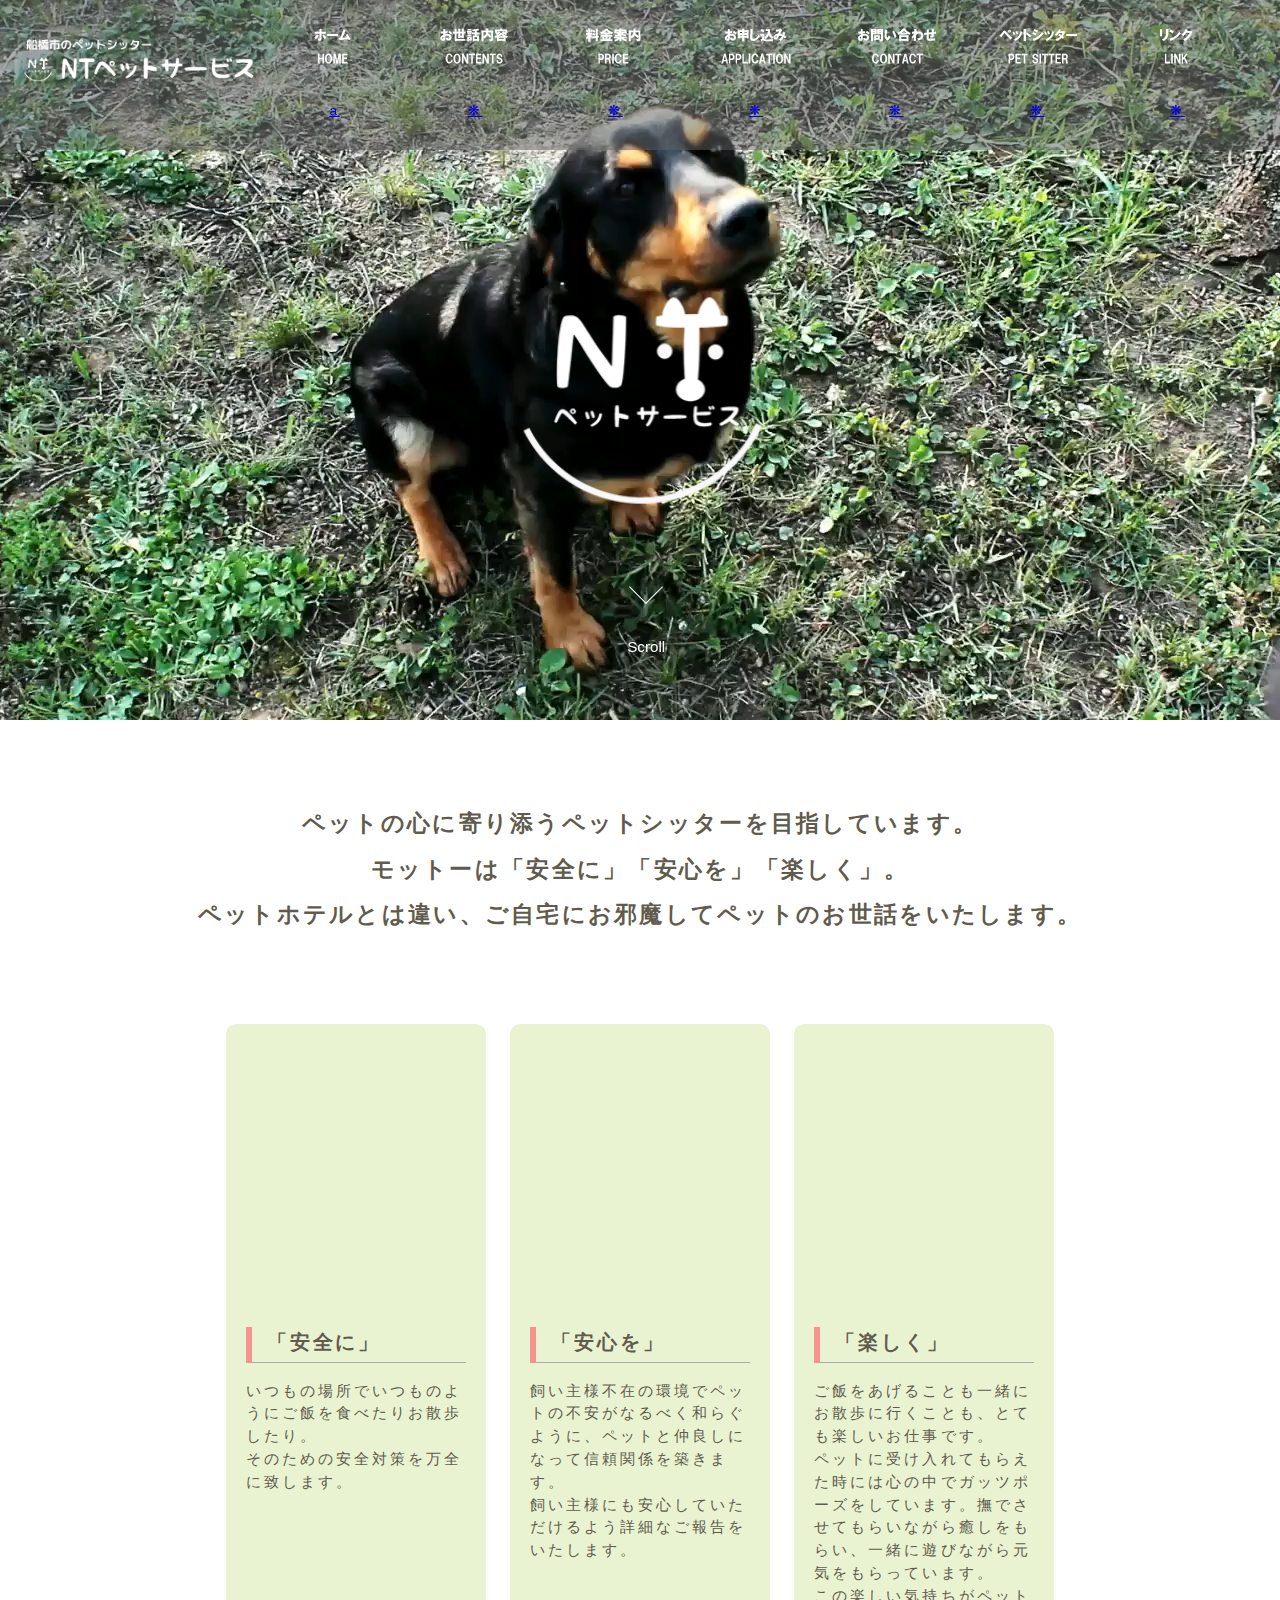
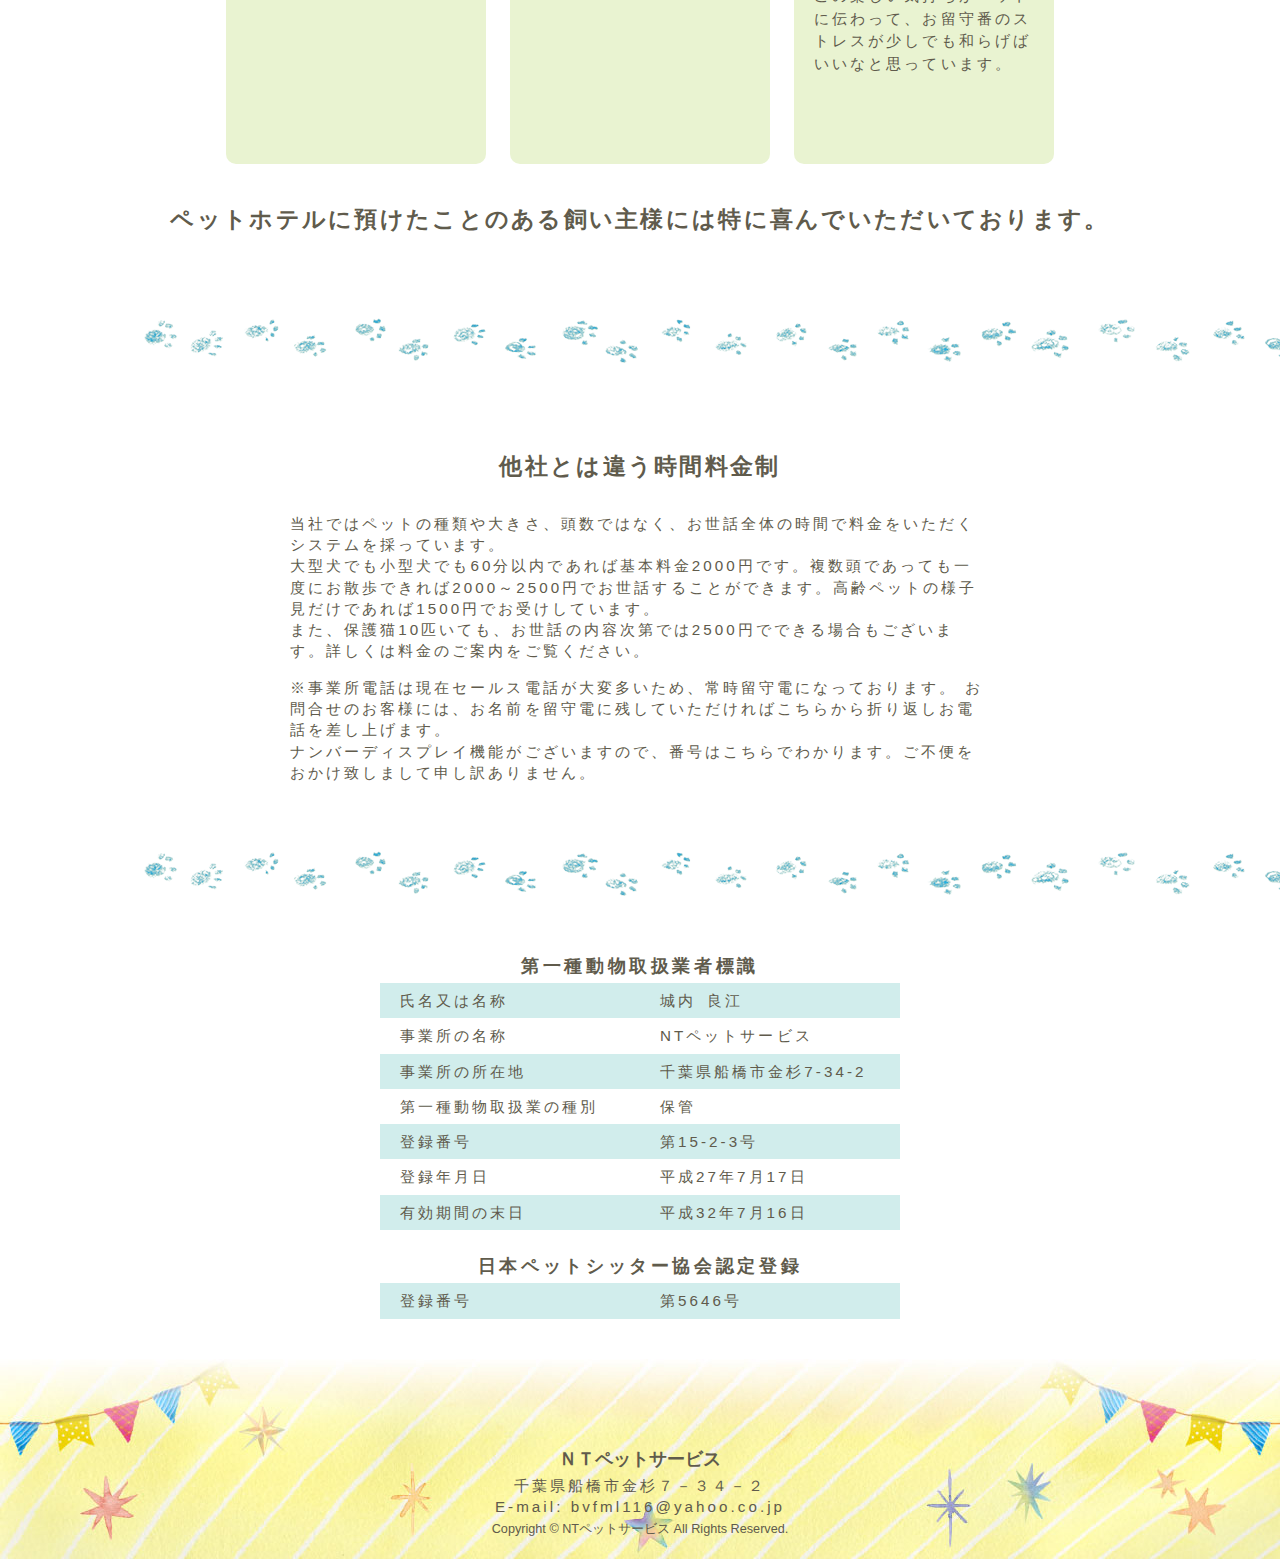
==== commit d7e98ee9: "20170919更新分" ====
--- a/index.html
+++ b/index.html
@@ -61,6 +61,21 @@
 $(document).ready(function() {
   $(".drawer").drawer();
 });</script>
+
+<script type="text/javascript">
+	$(function(){
+		$('#sideNav02 li a').each(function(){
+			var $href = $(this).attr('href');
+			if(location.href.match($href)) {
+				$(this).parent('li').addClass('current');
+			} else {
+				$(this).parent('li').removeClass('current');
+			}
+		});
+	});
+</script>
+
+
 <!--button end-->
 </head>
 
--- a/css/style.css
+++ b/css/style.css
@@ -151,6 +151,8 @@
   display: inline-block;
   padding: 0;
 }
+
+
 
 .shop_logo{
   position: absolute;
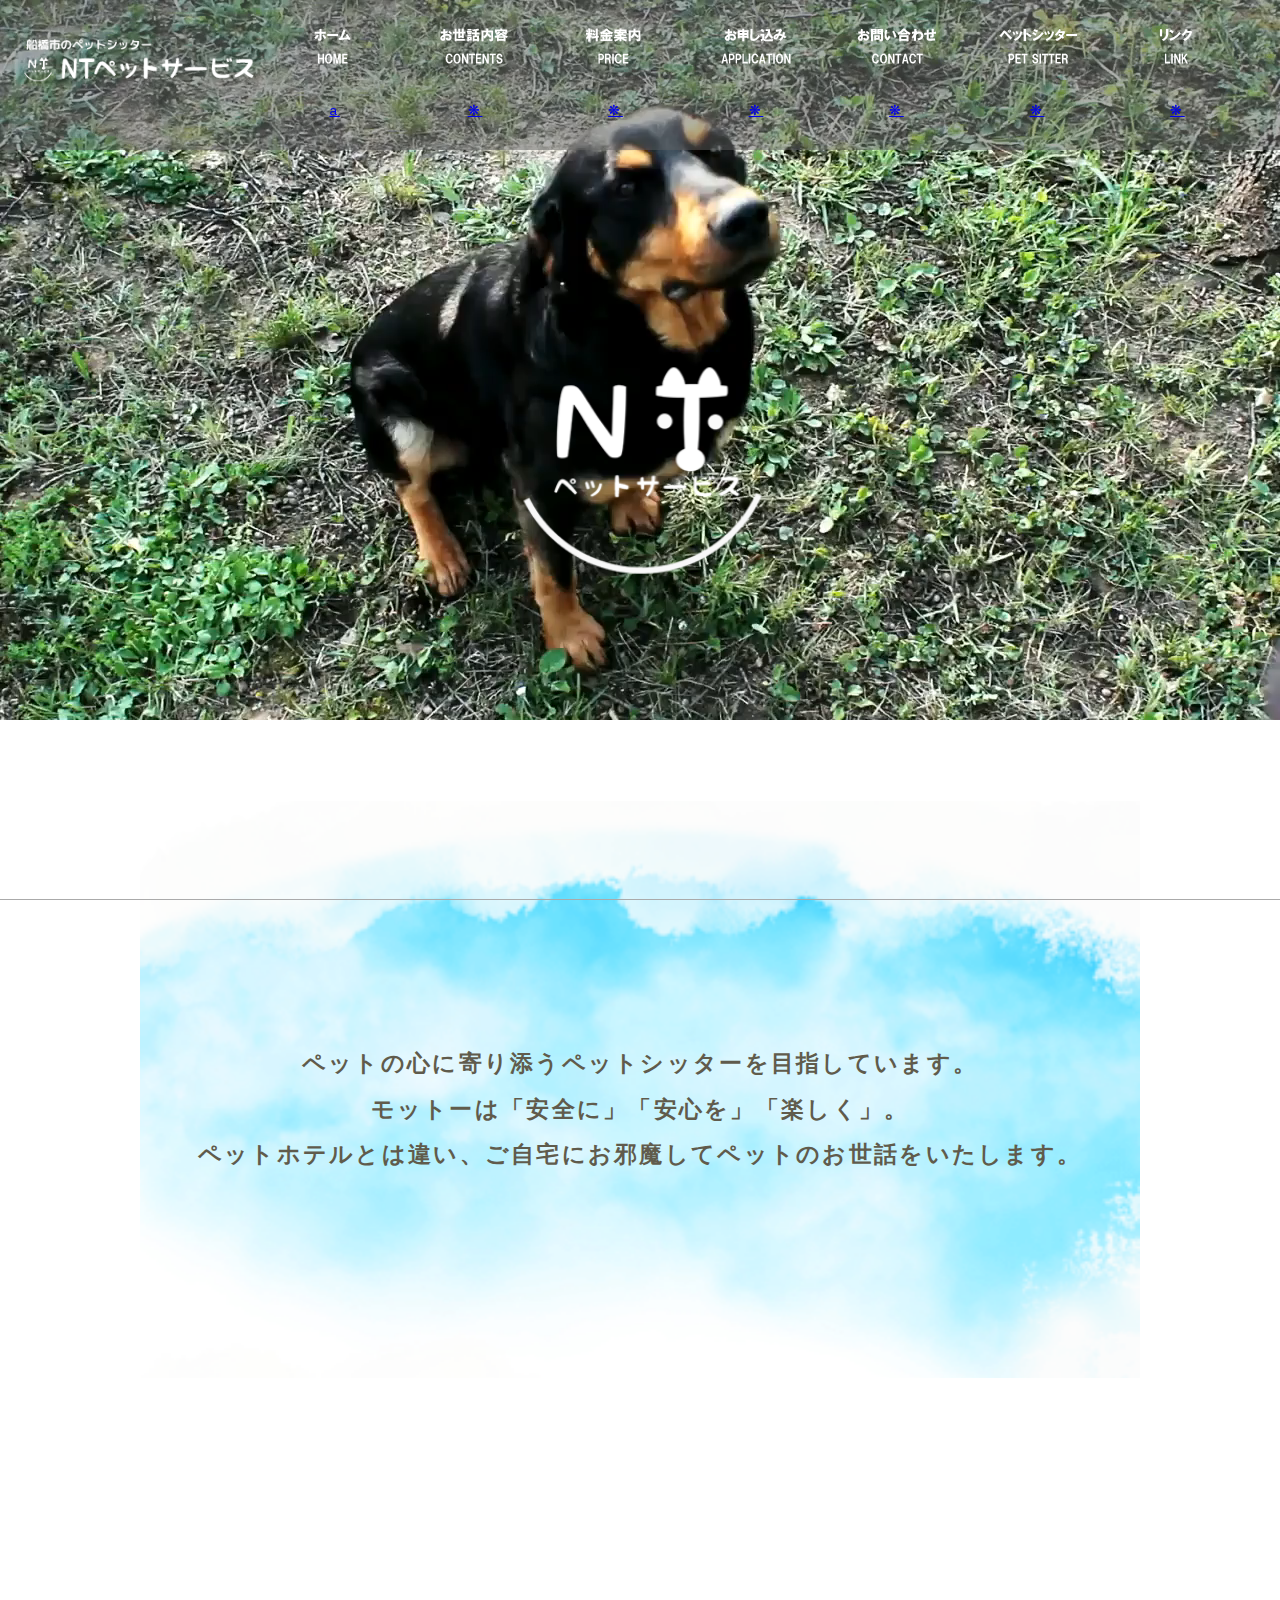
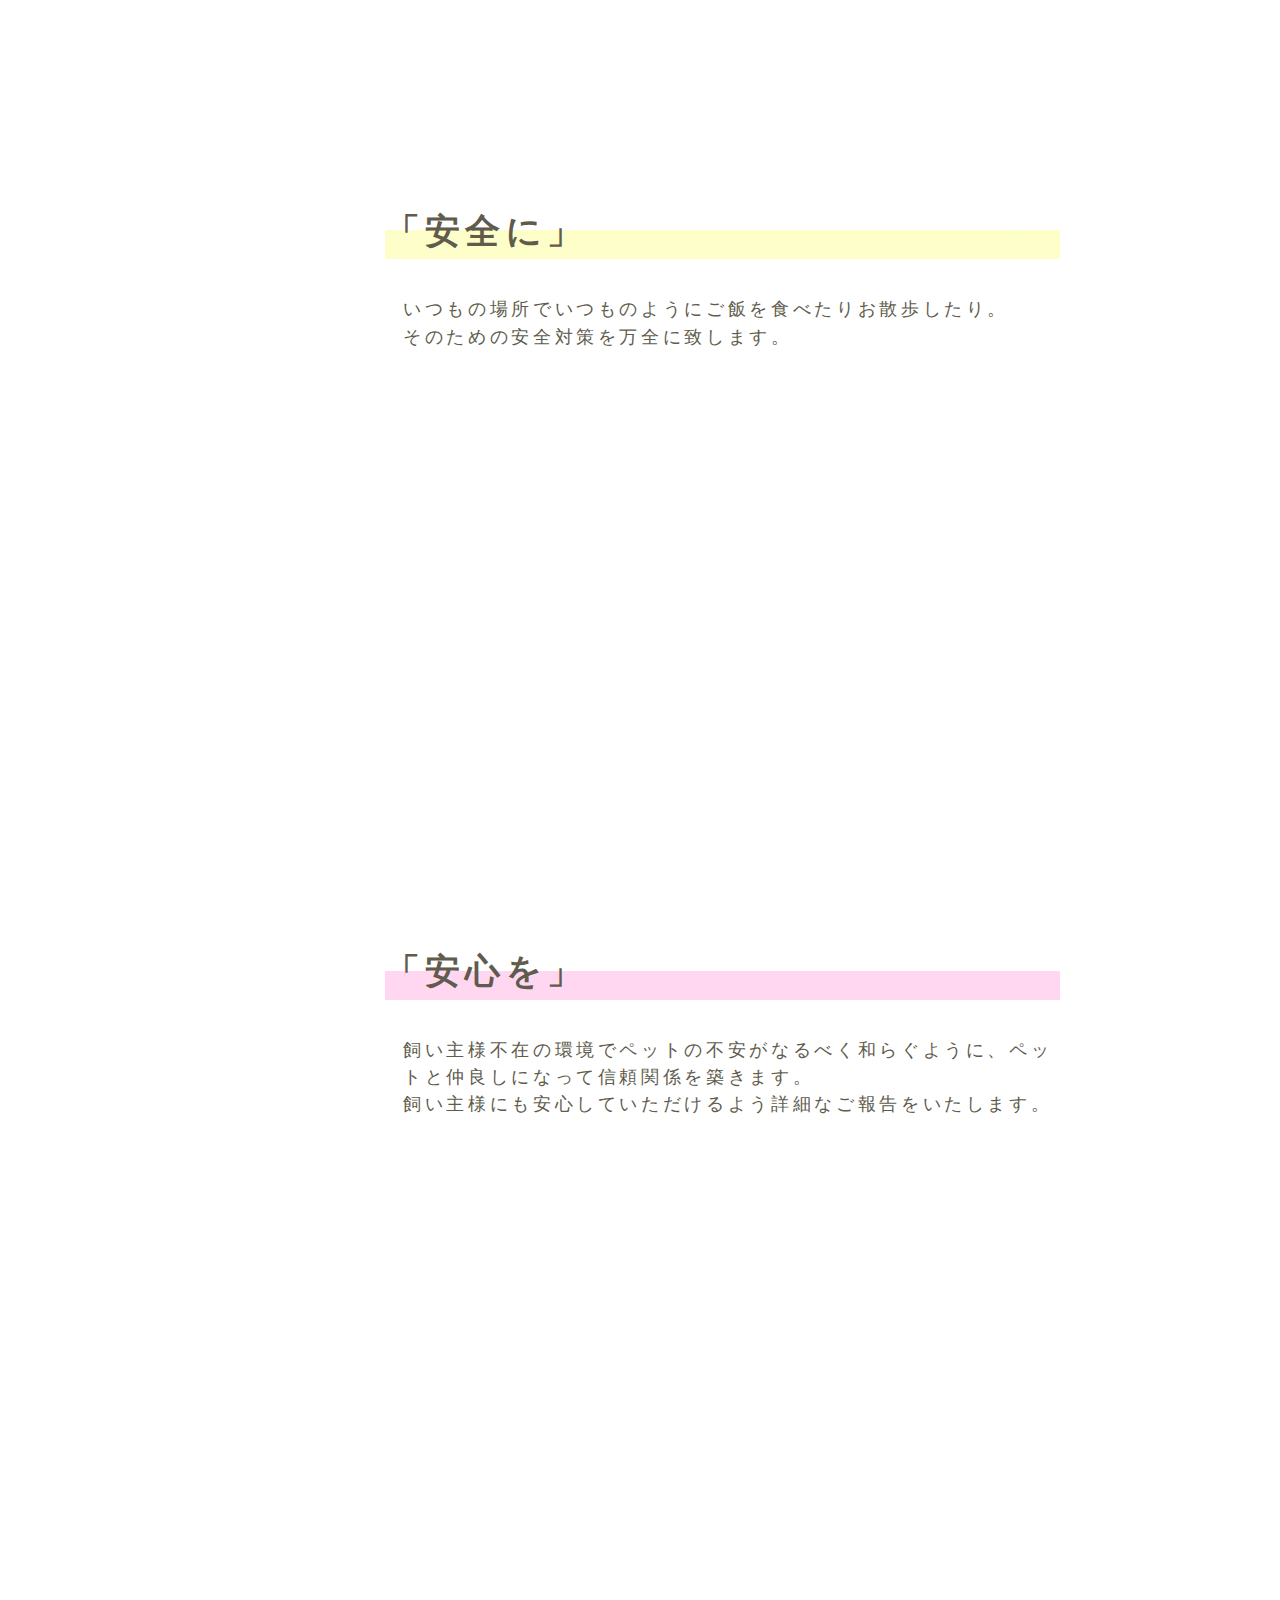
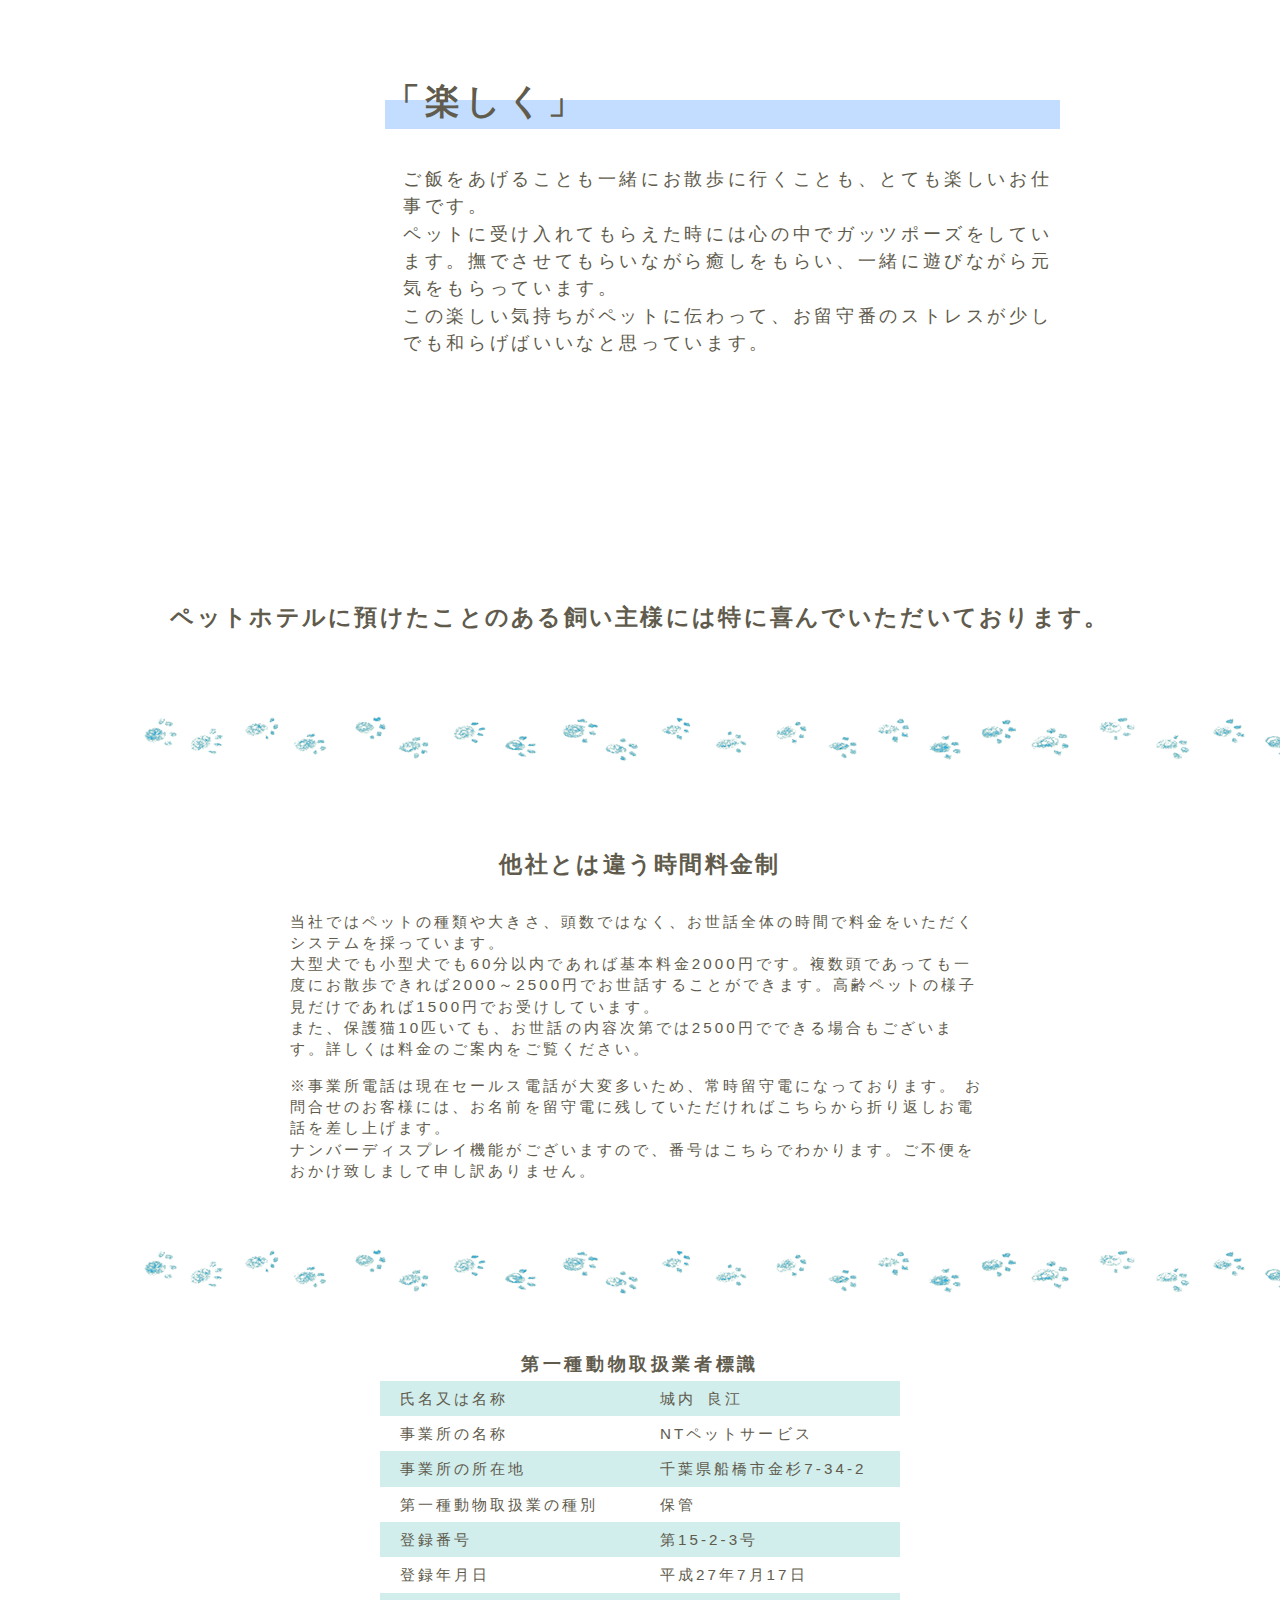
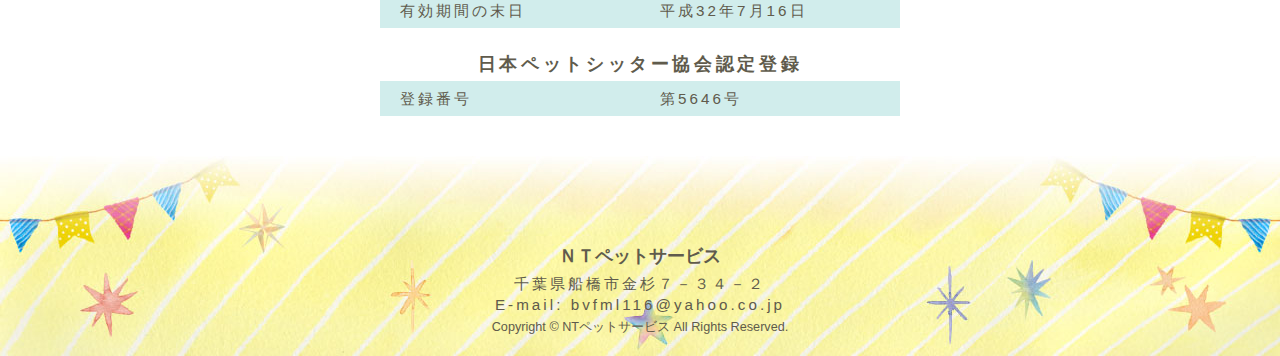
==== commit 3c48b3be: "TOPページの内容、各コンテンツ見出し画像のリニューアル" ====
--- a/index.html
+++ b/index.html
@@ -54,9 +54,10 @@
 </script>
 <script type="text/javascript" src="./js/common.js"></script>
 <!--button-->
-<script src="js/iscroll.js"></script>
-<link rel="stylesheet" href="css/drawer.min.css">
-<script src="js/drawer.min.js"></script>
+
+<link rel="stylesheet" href="./css/drawer.min.css">
+<script src="./js/iscroll.js"></script>
+<script src="./js/drawer.min.js"></script>
 <script>
 $(document).ready(function() {
   $(".drawer").drawer();
@@ -64,7 +65,7 @@
 
 <script type="text/javascript">
 	$(function(){
-		$('#sideNav02 li a').each(function(){
+		$('.sideNav02 li a').each(function(){
 			var $href = $(this).attr('href');
 			if(location.href.match($href)) {
 				$(this).parent('li').addClass('current');
@@ -85,6 +86,18 @@
 <script type="text/javascript">
 writeHeader("./");
 </script>
+
+<div class="video">
+<video autoplay loop><source src="./mp4/pet02.mp4"></video>
+</div>
+
+<div class="shop_logo">
+  <img src="./images/header_logo_02.png"  alt="ショップロゴ">
+</div>
+
+<div class="scroll"><a href="#main"><span></span>Scroll</a></div>
+</div>
+
 <!--  H E A D E R   E N D  -->
 <!--  M A I N   S T A R T  -->
 <main id="main">
@@ -95,20 +108,20 @@
 	</div>
 	<div class="catchcopy-box">
 		<div class="topic">
-			<div id="animation1"><img src="./images/thumb-catch01.png" alt=""></div>
-			<h2>「安全に」</h2>
-			<p>いつもの場所でいつものようにご飯を食べたりお散歩したり。<br>そのための安全対策を万全に致します。</p>
+			<div id="animation1"><img src= ./images/index-contents1.gif alt="安全に"></div>
+			<h2 class="animation1-title">「安全に」</h2>
+			<p class="topic1-p">いつもの場所でいつものようにご飯を食べたりお散歩したり。<br>そのための安全対策を万全に致します。</p>
 		</div>
 		<div class="topic">
-			<div id="animation2"><img src="./images/thumb-catch02.png" alt=""></div>
-			<h2>「安心を」</h2>
-			<p>飼い主様不在の環境でペットの不安がなるべく和らぐように、ペットと仲良しになって信頼関係を築きます。<br>
+			<div id="animation2"><img src="./images/index-contents2.gif" alt="安心を"></div>
+			<h2 class="animation2-title">「安心を」</h2>
+			<p class="topic2-p">飼い主様不在の環境でペットの不安がなるべく和らぐように、ペットと仲良しになって信頼関係を築きます。<br>
 			飼い主様にも安心していただけるよう詳細なご報告をいたします。</p>
 		</div>
 		<div class="topic">
-			<div id="animation3"><img src="./images/thumb-catch03.png" alt=""></div>
-			<h2>「楽しく」</h2>
-			<p>ご飯をあげることも一緒にお散歩に行くことも、とても楽しいお仕事です。<br>
+			<div id="animation3"><img src="./images/index-contents3.gif" alt="楽しく"></div>
+			<h2 class="animation3-title">「楽しく」</h2>
+			<p class="topic3-p">ご飯をあげることも一緒にお散歩に行くことも、とても楽しいお仕事です。<br>
 			ペットに受け入れてもらえた時には心の中でガッツポーズをしています。撫でさせてもらいながら癒しをもらい、一緒に遊びながら元気をもらっています。<br>
 			この楽しい気持ちがペットに伝わって、お留守番のストレスが少しでも和らげばいいなと思っています。</p>
 		</div>
--- a/css/style.css
+++ b/css/style.css
@@ -239,15 +239,33 @@
 	text-align: center;
 }
 
-h2 {
-	marign: 0;
+.animation1-title {
+	margin: -2% 0 4% 25%;
 	text-align: left;
-	font-size: 1.3em;
+	font-size: 2.3em;
 	letter-spacing: 0.15em;
-	position: relative;
-	padding: .25em 0 .5em .75em;
-	border-left: 6px solid #f6938e;
-}
+    background-image: linear-gradient(transparent 50%, #fbfd9f91 50%);
+    padding: 2% 0;
+}
+
+.animation2-title{
+    margin: -11% 0 4% 25%;
+    text-align: left;
+	font-size: 2.3em;
+	letter-spacing: 0.15em;
+    background-image: linear-gradient(transparent 50%, #ffa6de73 50%);
+    padding: 2% 0;
+}
+
+.animation3-title{
+    margin: -10% 0 4% 25%;
+	text-align: left;
+	font-size: 2.3em;
+	letter-spacing: 0.15em;
+    background-image: linear-gradient(transparent 50%, #99c6ff99 50%);
+    padding: 2% 0;
+}
+
 h2::after {
 	text-align: left;
 	position: absolute;
@@ -264,13 +282,17 @@
 	font-size: 1.5em;
 	line-height: 2em;
 	letter-spacing: 0.1em;
+    width: 100%;
 }
 
 #catchcopy {
 	margin: 5em auto;
-	padding: 0;
-	width:90%;
+	width:100%;
 	text-align: center;
+    background-image: url("../images/skyblue.gif");
+    background-repeat: no-repeat;
+    background-size: 100%;
+    padding: 24% 0 20% 0;
 }
 
 #catchcopy-box {
@@ -288,26 +310,26 @@
 }
 
 div.topic {
-  width: 22%;
-  height: 700px;
-  margin: 1%;
+  width: 90%;
+  height: 50%;
+  margin: 10% 0 20% 0;
   padding: 2%;
-  background: #e9f3d1;
   border-radius: 10px;
-  display:inline-table;
 }
 
 div.topic img {
-  width: 100%;
+  width: 65%;
   margin-top: 10px;
   padding: 0;
-  text-align: center;
   order: -1;
 }
 
 div.topic p {
 	text-align: left;
 	line-height: 1.5em;
+    margin-left: 27%;
+    font-size: 1.2em;
+    margin-top: 0;
 }
 
 .line {
@@ -437,24 +459,27 @@
 ===============================================*/
 
 #animation1 {
-margin: 0;
-font-size: 40px;
-font-weight: bold;
-color: #ff0000;
+    margin: 0;
+    font-size: 40px;
+    font-weight: bold;
+    color: #ff0000;
+    text-align: left;
 }
 
 #animation2 {
-margin: 0;
-font-size: 40px;
-font-weight: bold;
-color: #ff0000;
+    margin: 0;
+    font-size: 40px;
+    font-weight: bold;
+    color: #ff0000;
+    text-align: left;
 }
 
 #animation3 {
-margin: 0;
-font-size: 40px;
-font-weight: bold;
-color: #ff0000;
+    margin: 0;
+    font-size: 40px;
+    font-weight: bold;
+    color: #ff0000;
+    text-align: left;
 }
 
 .fadeInDown {
--- a/css/smart.css
+++ b/css/smart.css
@@ -68,10 +68,14 @@
 	position: absolute;
 	top:3.5%;
 	left:6%;
-	z-index: 10000;
-}
+	z-index: 1;
+}
+
 .logo img{
-	width:100%;
+	width:82%;
+    filter: brightness(0);
+    margin: 17% -22%;
+    display: block;
 }
 
 .shop_logo{
@@ -81,6 +85,77 @@
 	width: 20%;
 	z-index: 10000;
 }
+
+#top-background{
+    position: relative;
+}
+
+.about-top img{
+    margin-bottom: 15%;
+}
+
+.about-logo img{
+    position: absolute;
+    top: 28%;
+    left: 11%;
+    width: 52%;
+}
+
+.charges-top img{
+    margin-bottom: 15%;
+}
+
+.charges-logo img{
+    position: absolute;
+    top: 26%;
+    left: 14%;
+    width: 35%;
+}
+
+.info-top img{
+    margin-bottom: 15%;
+}
+
+.info-logo img{
+    position: absolute;
+    top: 37%;
+    left: 3%;
+    width: 50%;
+}
+
+.enquiry-top img{
+    margin-bottom: 15%;
+}
+
+.enquiry-logo img{
+    position: absolute;
+    top: 31%;
+    right: 1%;
+    width: 40%;
+}
+
+.profile-top img{
+    margin-bottom: 15%;
+}
+
+.profile-logo img{
+    position: absolute;
+    top: 19%;
+    right: 6%;
+    width: 50%;
+}
+
+.link-top img{
+    margin-bottom: 15%;
+}
+
+.link-logo img{
+    position: absolute;
+    top: 25%;
+    right: 1%;
+    width: 36%;
+}
+
 /*ヘッダー　end*/
 
 
@@ -147,7 +222,11 @@
 }
 #catchcopy{
 	width: 90%;
-	margin: auto;
+	margin: 5% auto;
+    background-image: url("../images/skyblue.gif");
+    background-repeat: no-repeat;
+    background-size: 100%;
+    padding: 24% 0 20% 0;
 }
 .catchcopy{
 	width:90%;
@@ -167,7 +246,7 @@
 	margin: 2em auto;
 }
 .topic{
-	width:80%;
+	width:100%;
 	margin: auto;
 }
 
@@ -175,7 +254,7 @@
 	font-size: 0.8em;
 }
 .topic img{
-	width:80%;
+	width:57%;
 	margin: auto;
 }
 
@@ -210,15 +289,59 @@
 	line-height: 1.5em;
 }
 
-
-h2 {
-	font-size: 0.8em;
+.animation1-title{
+    margin: -7% 0 4% 23%;
+    text-align: left;
+    font-size: 1em;
+    letter-spacing: 0.15em;
+    background-image: linear-gradient(transparent 50%,#fbfd9f91 50%);
+    padding: 2% 0;
+    width: 60%;
+}
+
+.animation2-title{
+    margin: -16% 0 4% 23%;
+    text-align: left;
+    font-size: 1em;
+    letter-spacing: 0.15em;
+    background-image: linear-gradient(transparent 50%,#ffa6de73 50%);
+    padding: 2% 0;
+    width: 60%;
+}
+
+.animation3-title{
+    margin: -16% 0 4% 23%;
+    text-align: left;
+    font-size: 1em;
+    letter-spacing: 0.15em;
+    background-image: linear-gradient(transparent 50%,#99c6ff99 50%);
+    padding: 2% 0;
+    width: 60%;
+}
+
+.topic1-p{
+    font-size: 0.8em;
+    margin: 1% 0 20% 23%;
+    width: 60%;
+}
+
+.topic2-p{
+    font-size: 0.8em;
+    margin: 1% 0 20% 23%;
+    width: 60%;
+}
+
+.topic3-p{
+    font-size: 0.8em;
+    margin: 1% 0 20% 23%;
+    width: 60%;
 }
 
 h4 {
-	font-size: 0.8em;
-	margin: 2em auto;
+	font-size: 2vw;
+	margin: auto;
 	text-align: center;
+    width: 100%;
 
 }
 ol{
@@ -234,7 +357,7 @@
 	font-size: 0.8em;
 }
 #main{
-	width: 80%;
+	width: 90%;
 	margin: auto;
 }
 #main p{
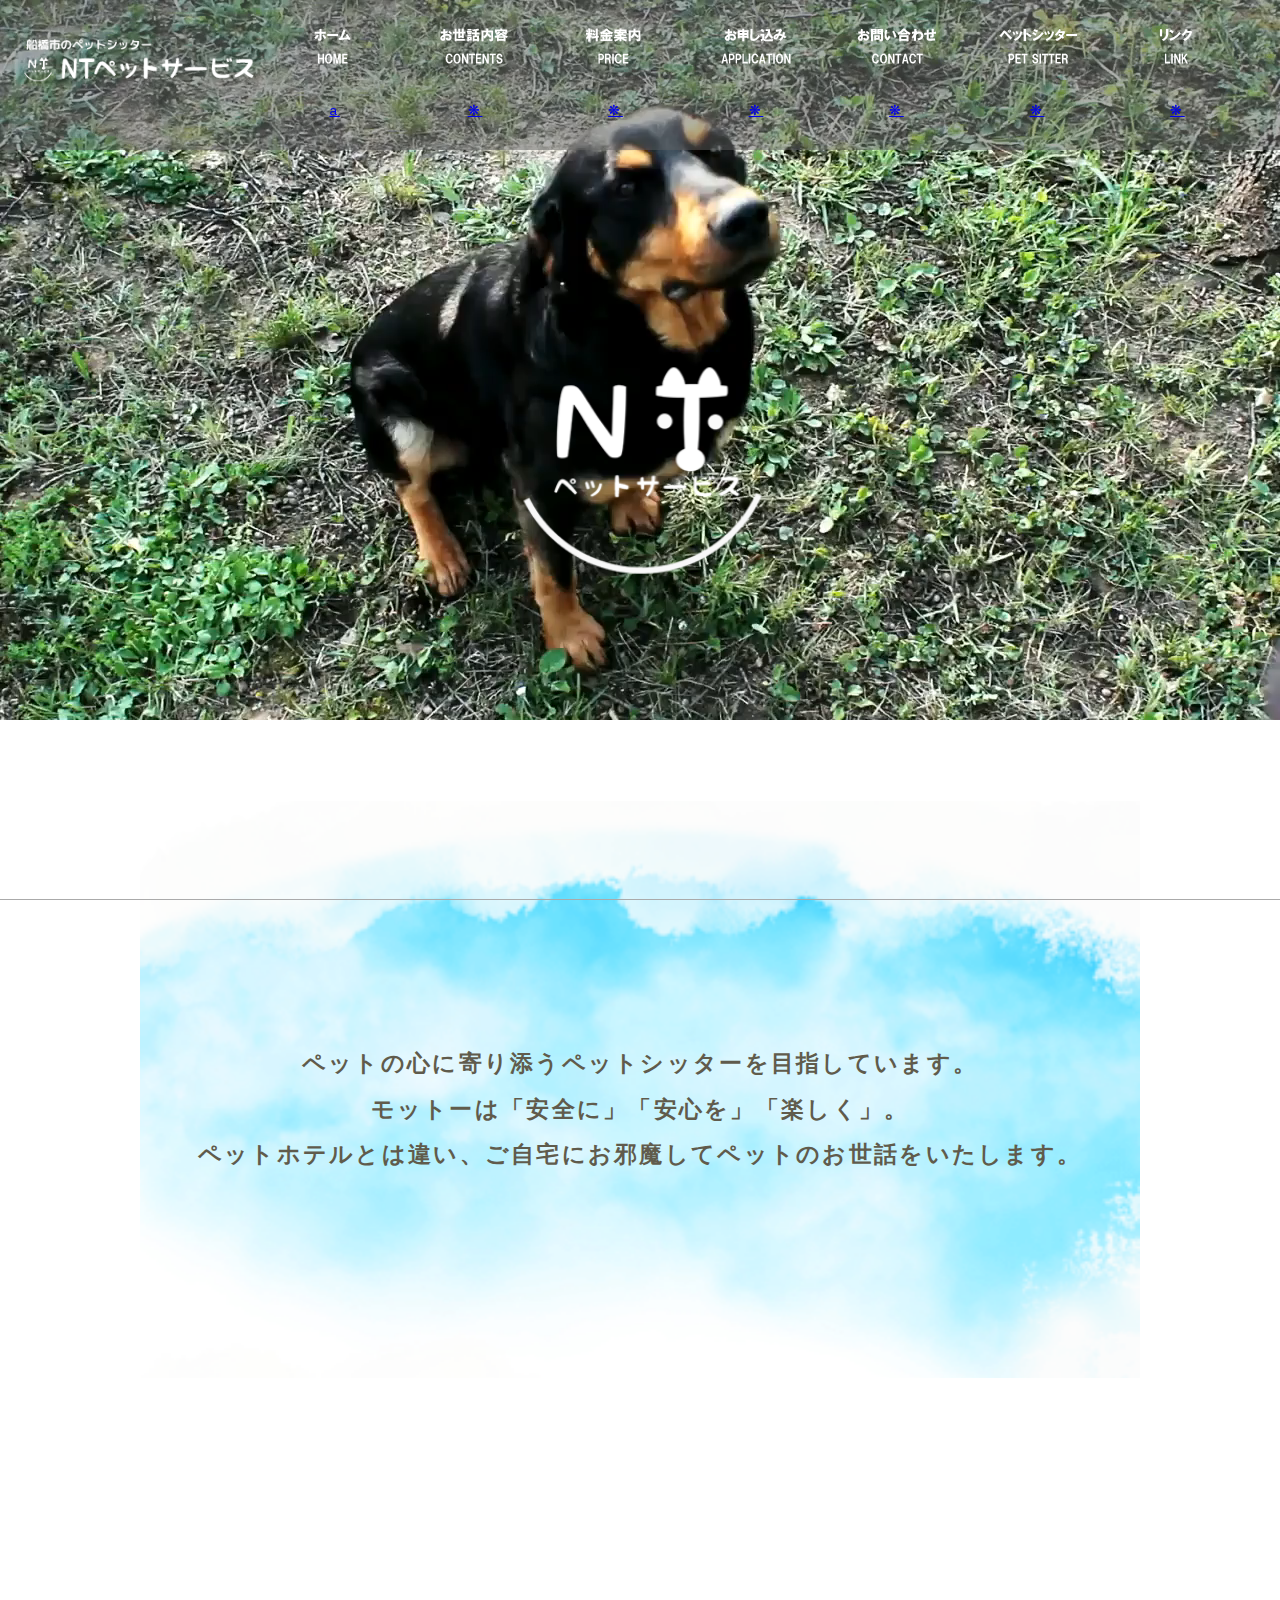
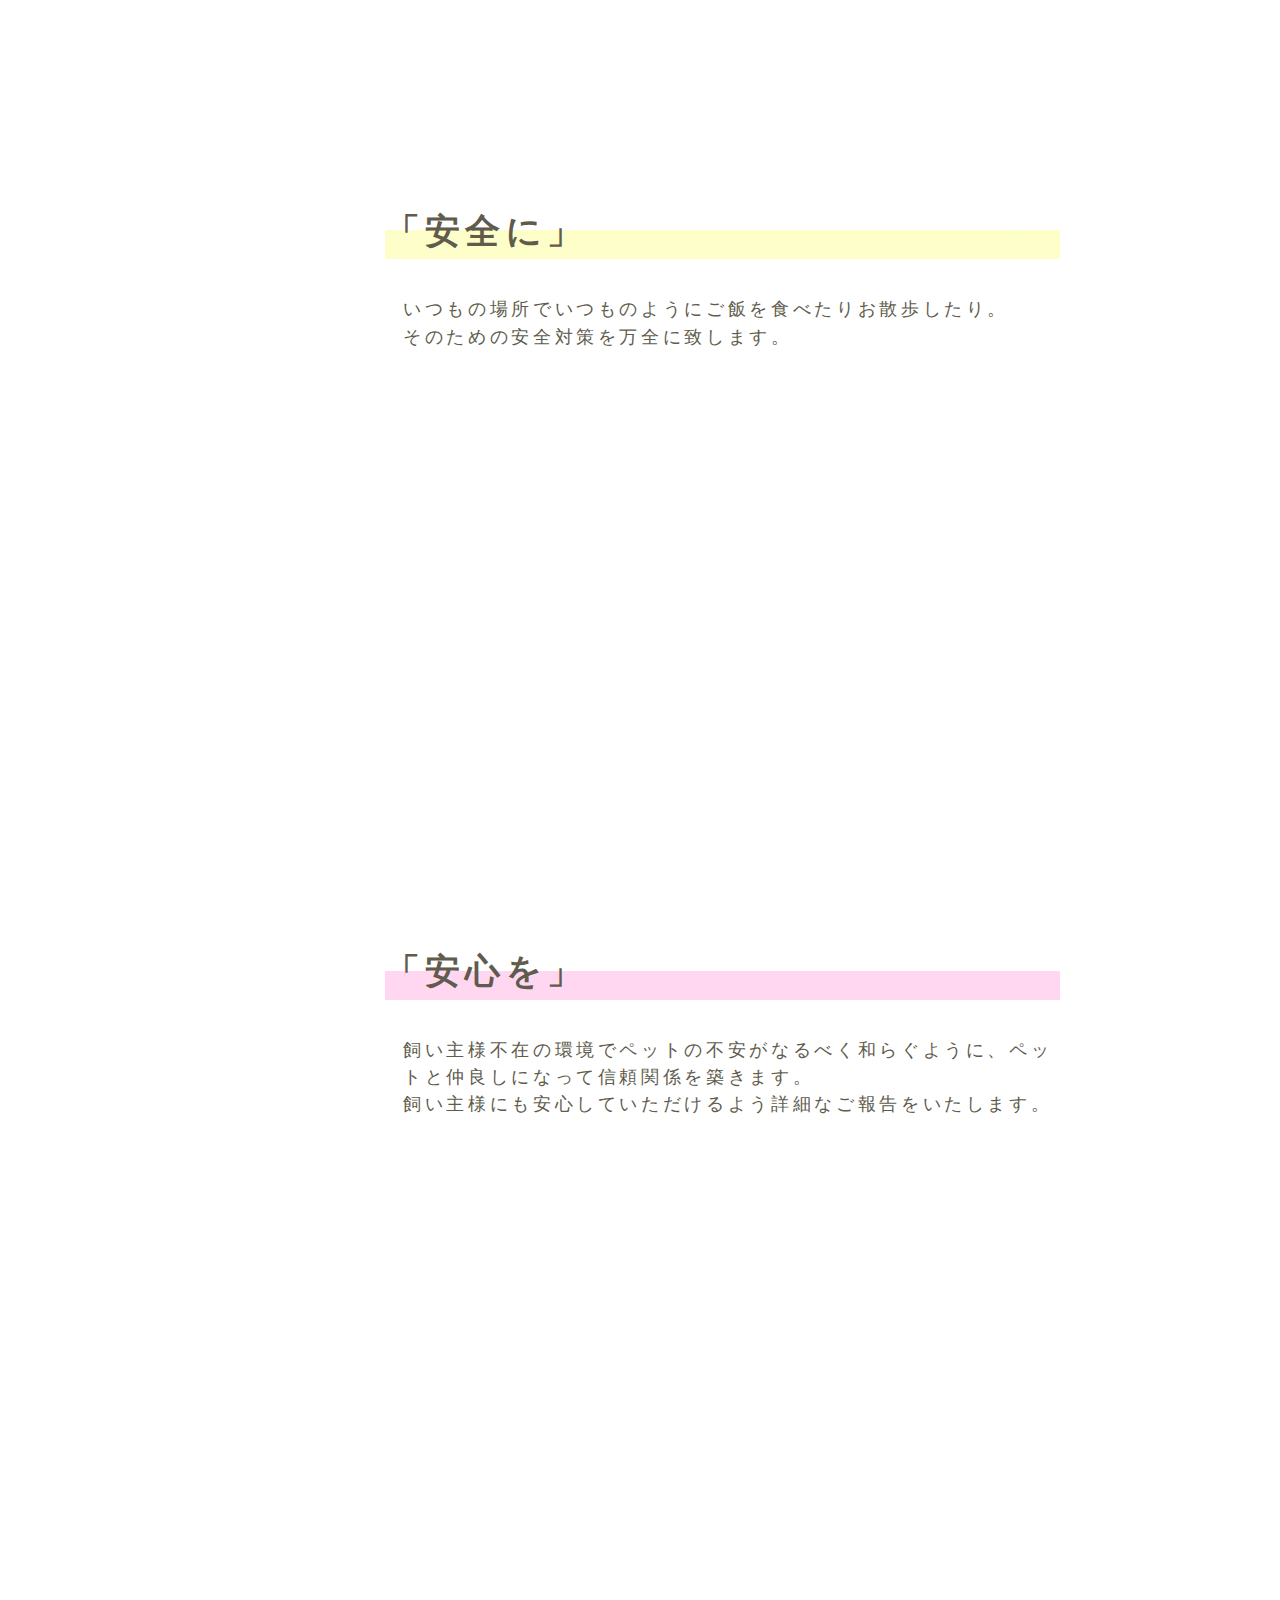
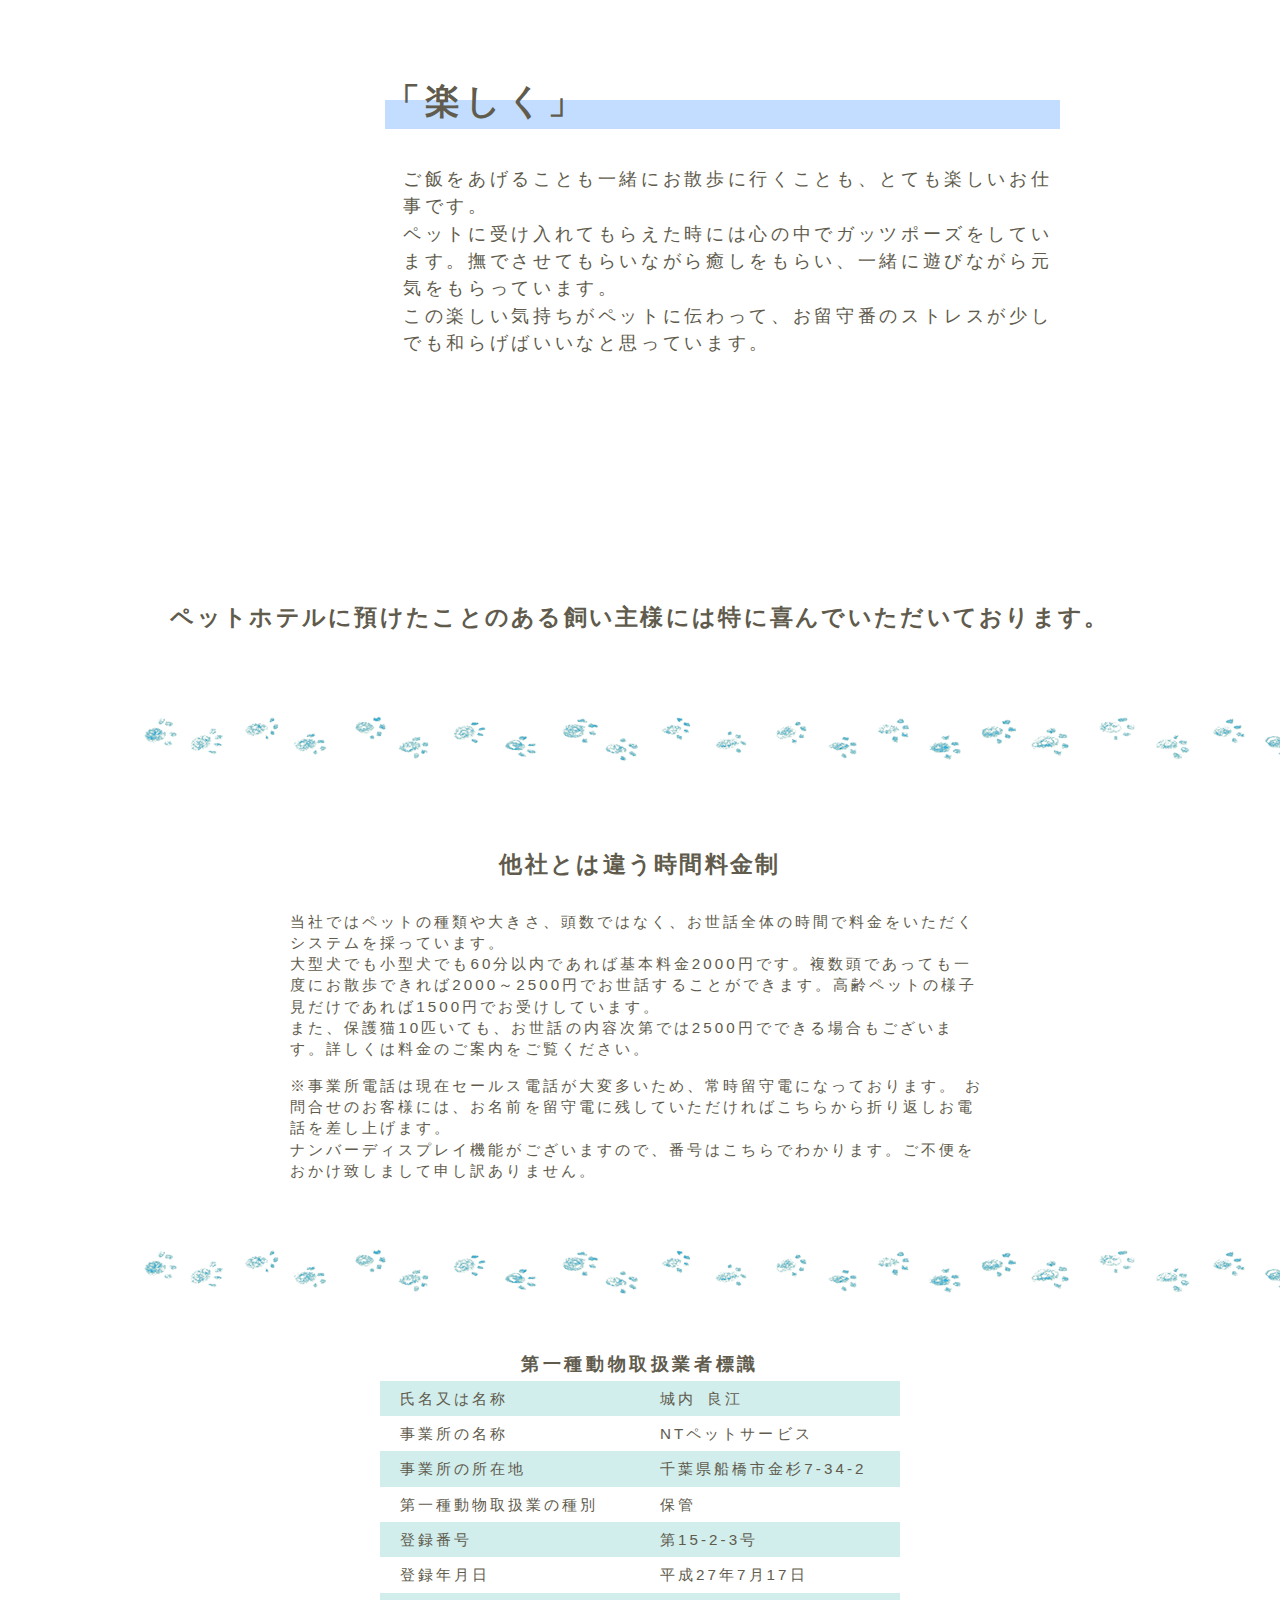
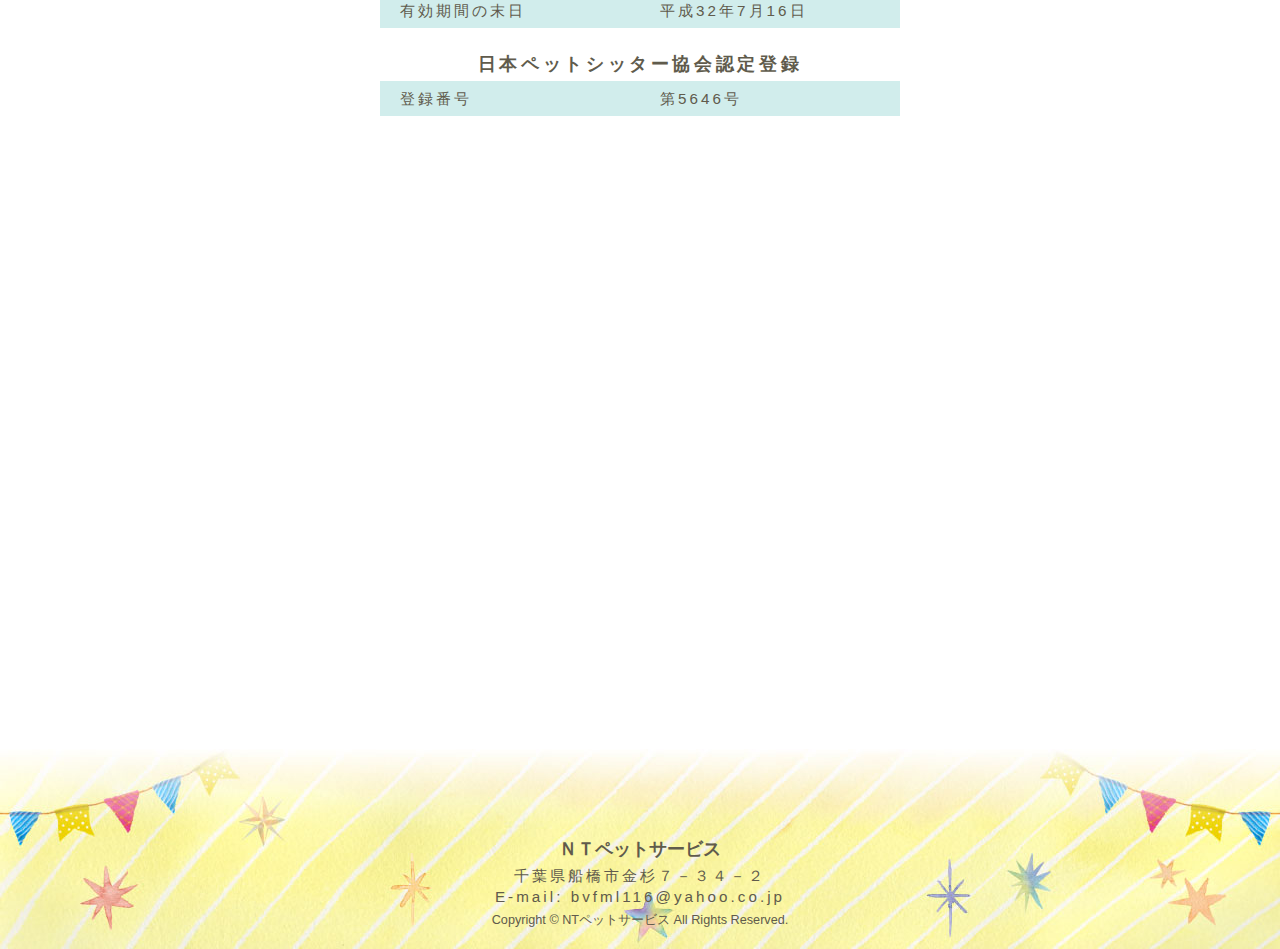
==== commit d0a45e55: "google mapの編集、コーディング、アイコンの制作" ====
--- a/index.html
+++ b/index.html
@@ -75,9 +75,45 @@
 		});
 	});
 </script>
-
-
 <!--button end-->
+
+<!--google map-->
+<script type="text/javascript">
+	var loadedGoogleMap = function(){
+		function initialize() {
+			var myLatlng = new google.maps.LatLng(35.7310479,140.0171763,19z); //マーカーの位置（＝所在地）
+      var styles = [
+				{
+					stylers: [
+						{ hue: "#66cdaa" },
+						{ lightness: 0 },
+						{ saturation: 60 },
+						{ gamma: 1 },
+						{ invert_lightness: false},
+						{ visibility: "simplified"}
+					]
+				}
+			];
+			var mapOptions = {
+				center: myLatlng,
+				zoom: 15,
+			};
+
+			var map = new google.maps.Map(document.getElementById('YOUR_MAP_ID'),mapOptions);
+
+			var marker = new google.maps.Marker({
+				position: myLatlng,
+				map: map,
+				title: 'ＮＴペットサービス',
+				icon: './images/ggmap_icon.png'
+			});
+
+		}
+		google.maps.event.addDomListener(window, 'load', initialize);
+	};
+</script>
+<!--google map-->
+
 </head>
 
 <body class="drawer drawer--right">
@@ -186,6 +222,13 @@
 			</tr>
 		</table>
 	</div>
+
+  <!--google map-->
+  <div class="ggmap">
+    <iframe src="https://www.google.com/maps/embed?pb=!1m18!1m12!1m3!1d404.8495092819405!2d140.01735463126613!3d35.73123348103763!2m3!1f0!2f0!3f0!3m2!1i1024!2i768!4f13.1!3m3!1m2!1s0x601880201f9b833b%3A0x7b6deb81011996cf!2z77yu77y044Oa44OD44OI44K144O844OT44K5!5e0!3m2!1sja!2sjp!4v1525684254035" width="600" height="450" frameborder="0" style="border:0" allowfullscreen></iframe>
+  </div>
+  <!--google map-->
+
 </main>
 <!--  M A I N   E N D  -->
 <!--  F O O T E R   S T A R T  -->
@@ -256,6 +299,7 @@
 });
 </script>
 
+
 </div>
 </body>
 </html>
--- a/css/style.css
+++ b/css/style.css
@@ -388,7 +388,23 @@
 	font-size: 120%;
 }
 
-
+.ggmap {
+  position: relative;
+  padding-bottom: 56.25%;
+  padding-top: 30px;
+  height: 0;
+  overflow: hidden;
+}
+
+.ggmap iframe,
+.ggmap object,
+.ggmap embed {
+  position: absolute;
+  top: 0;
+  left: 0;
+  width: 100%;
+  height: 100%;
+}
 
 
 /*===============================================
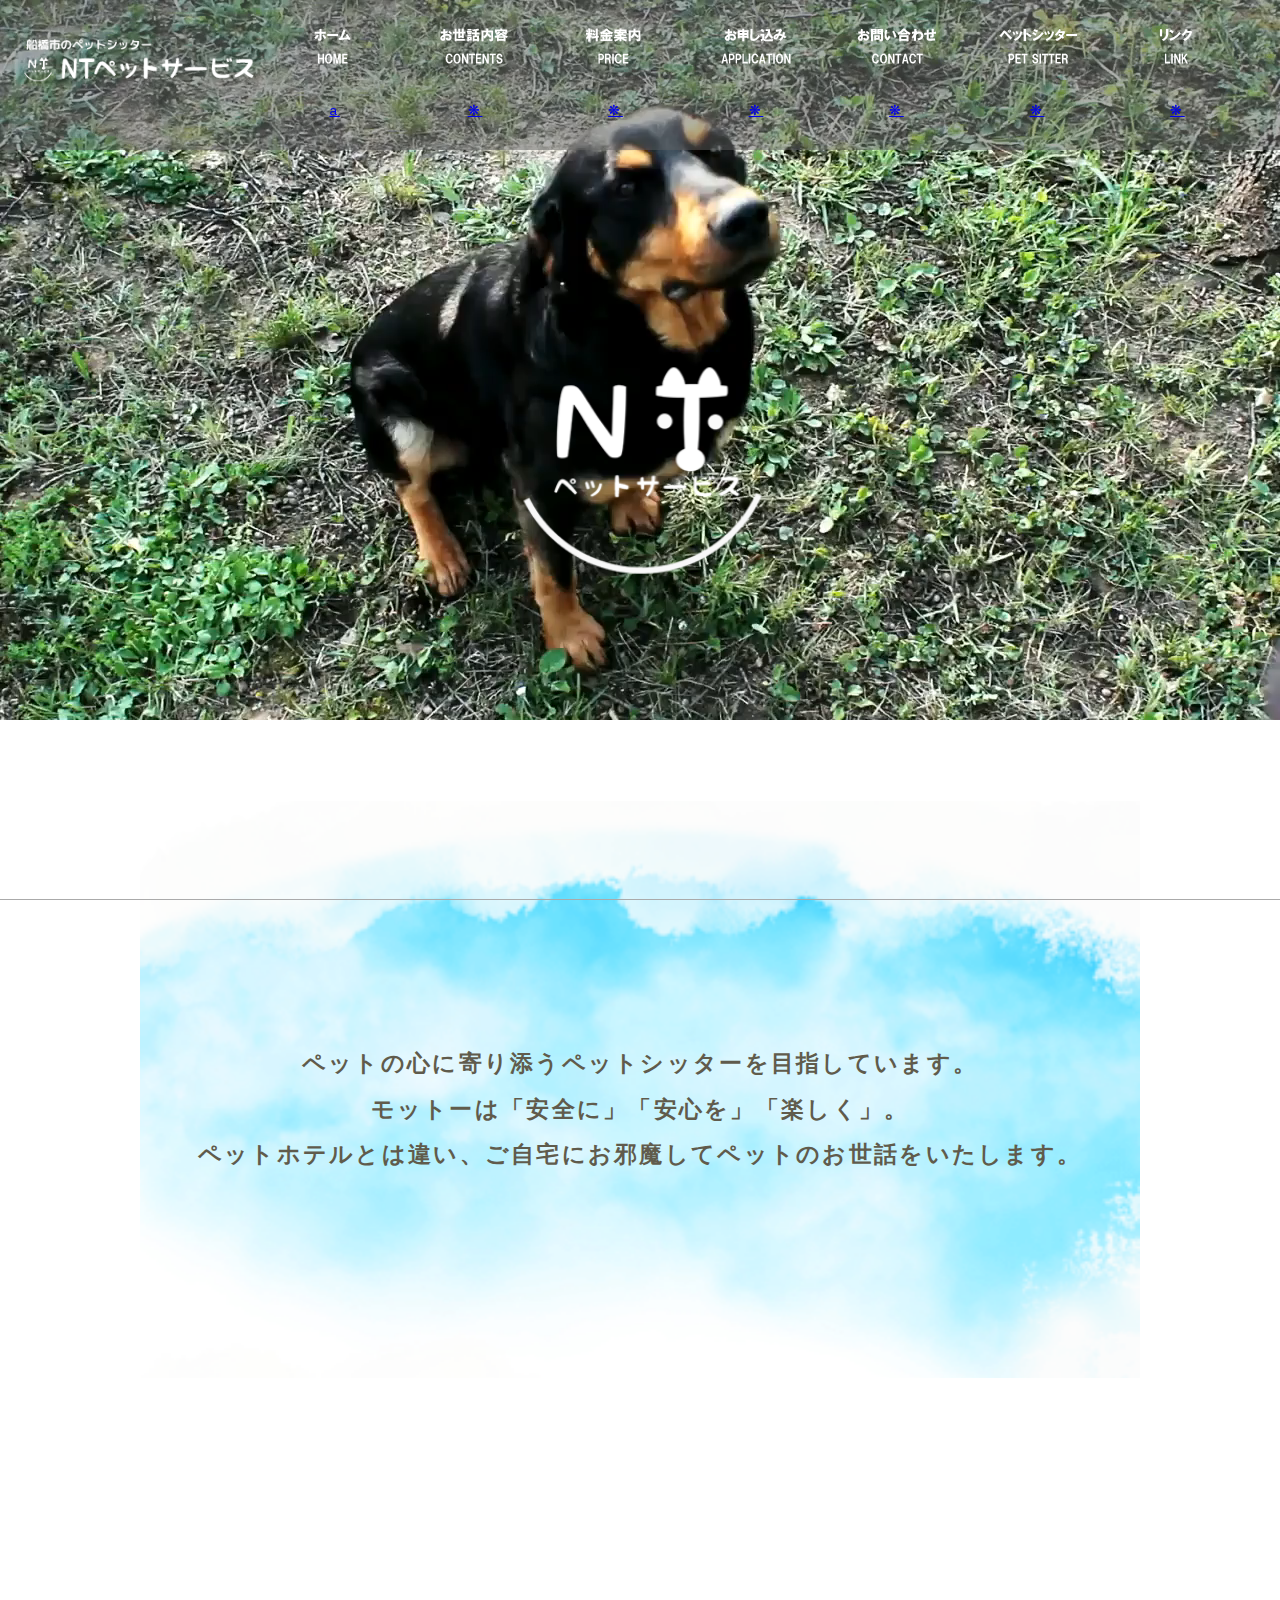
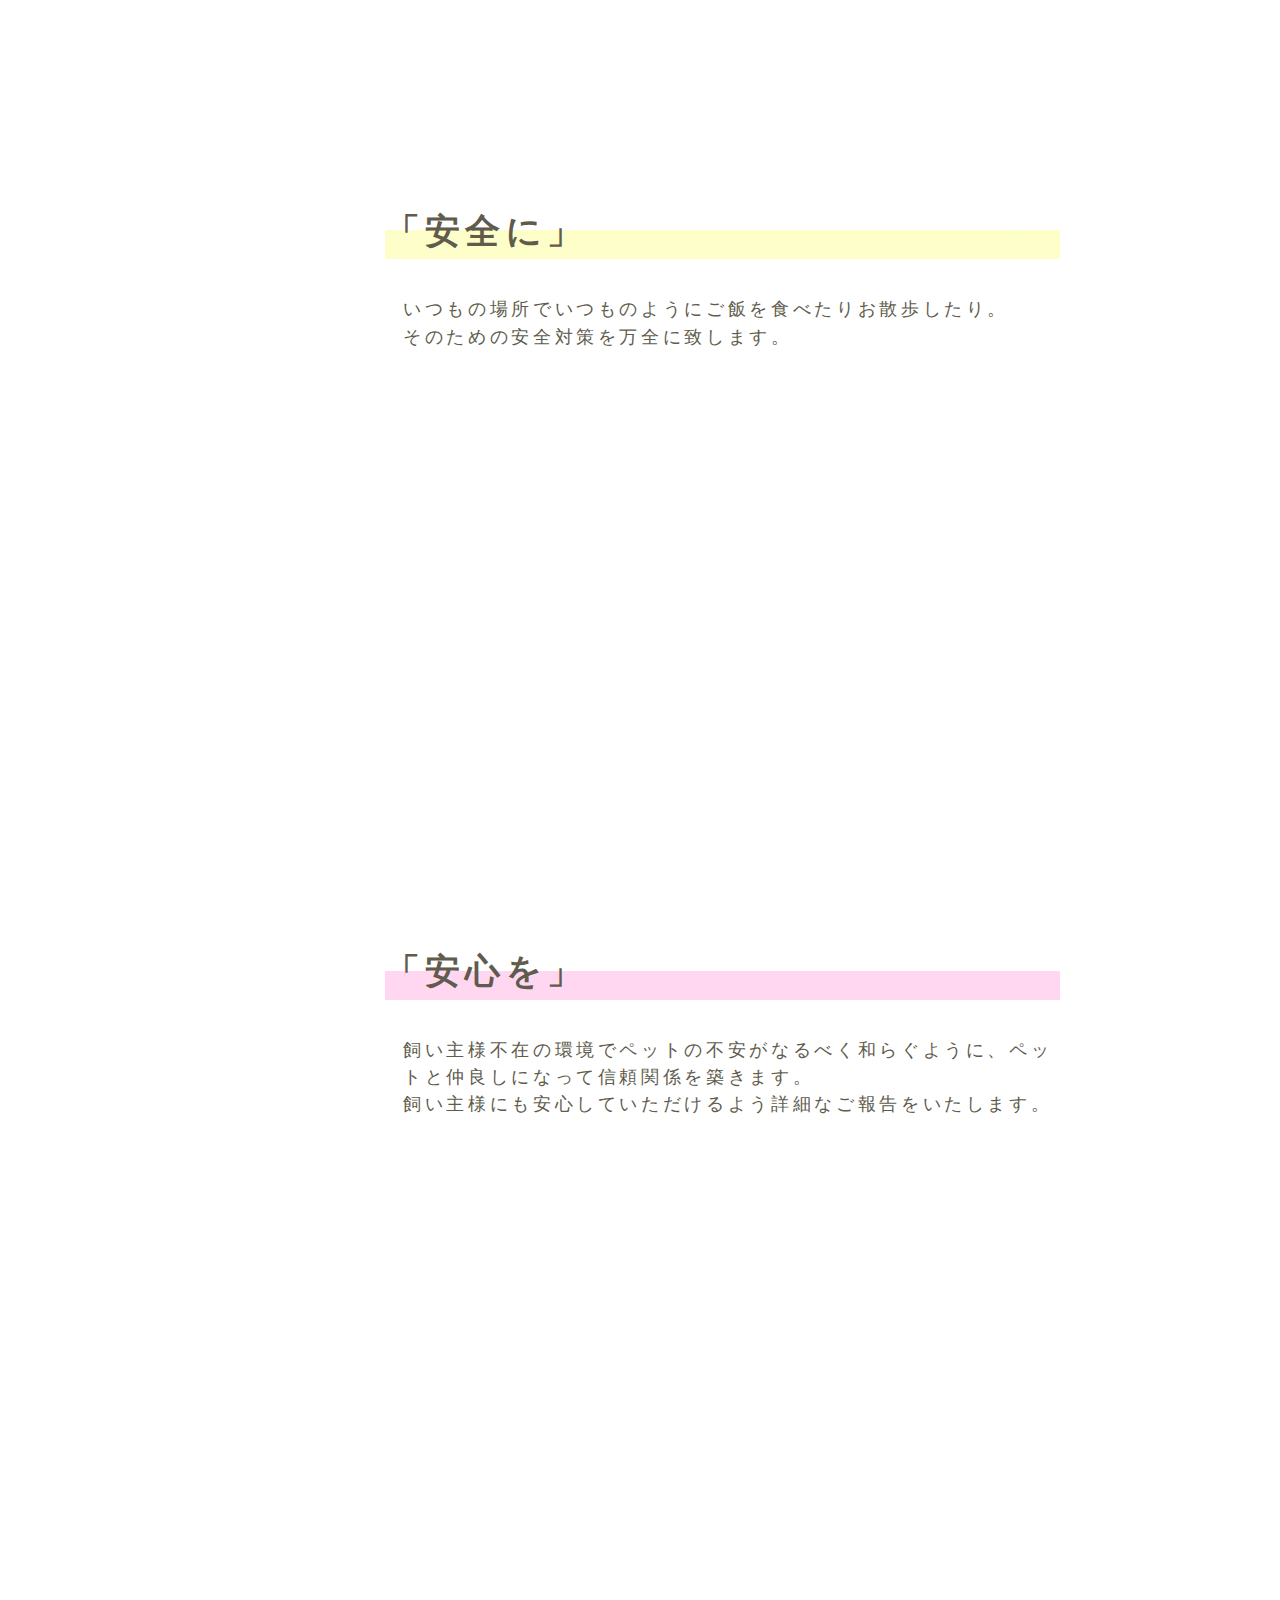
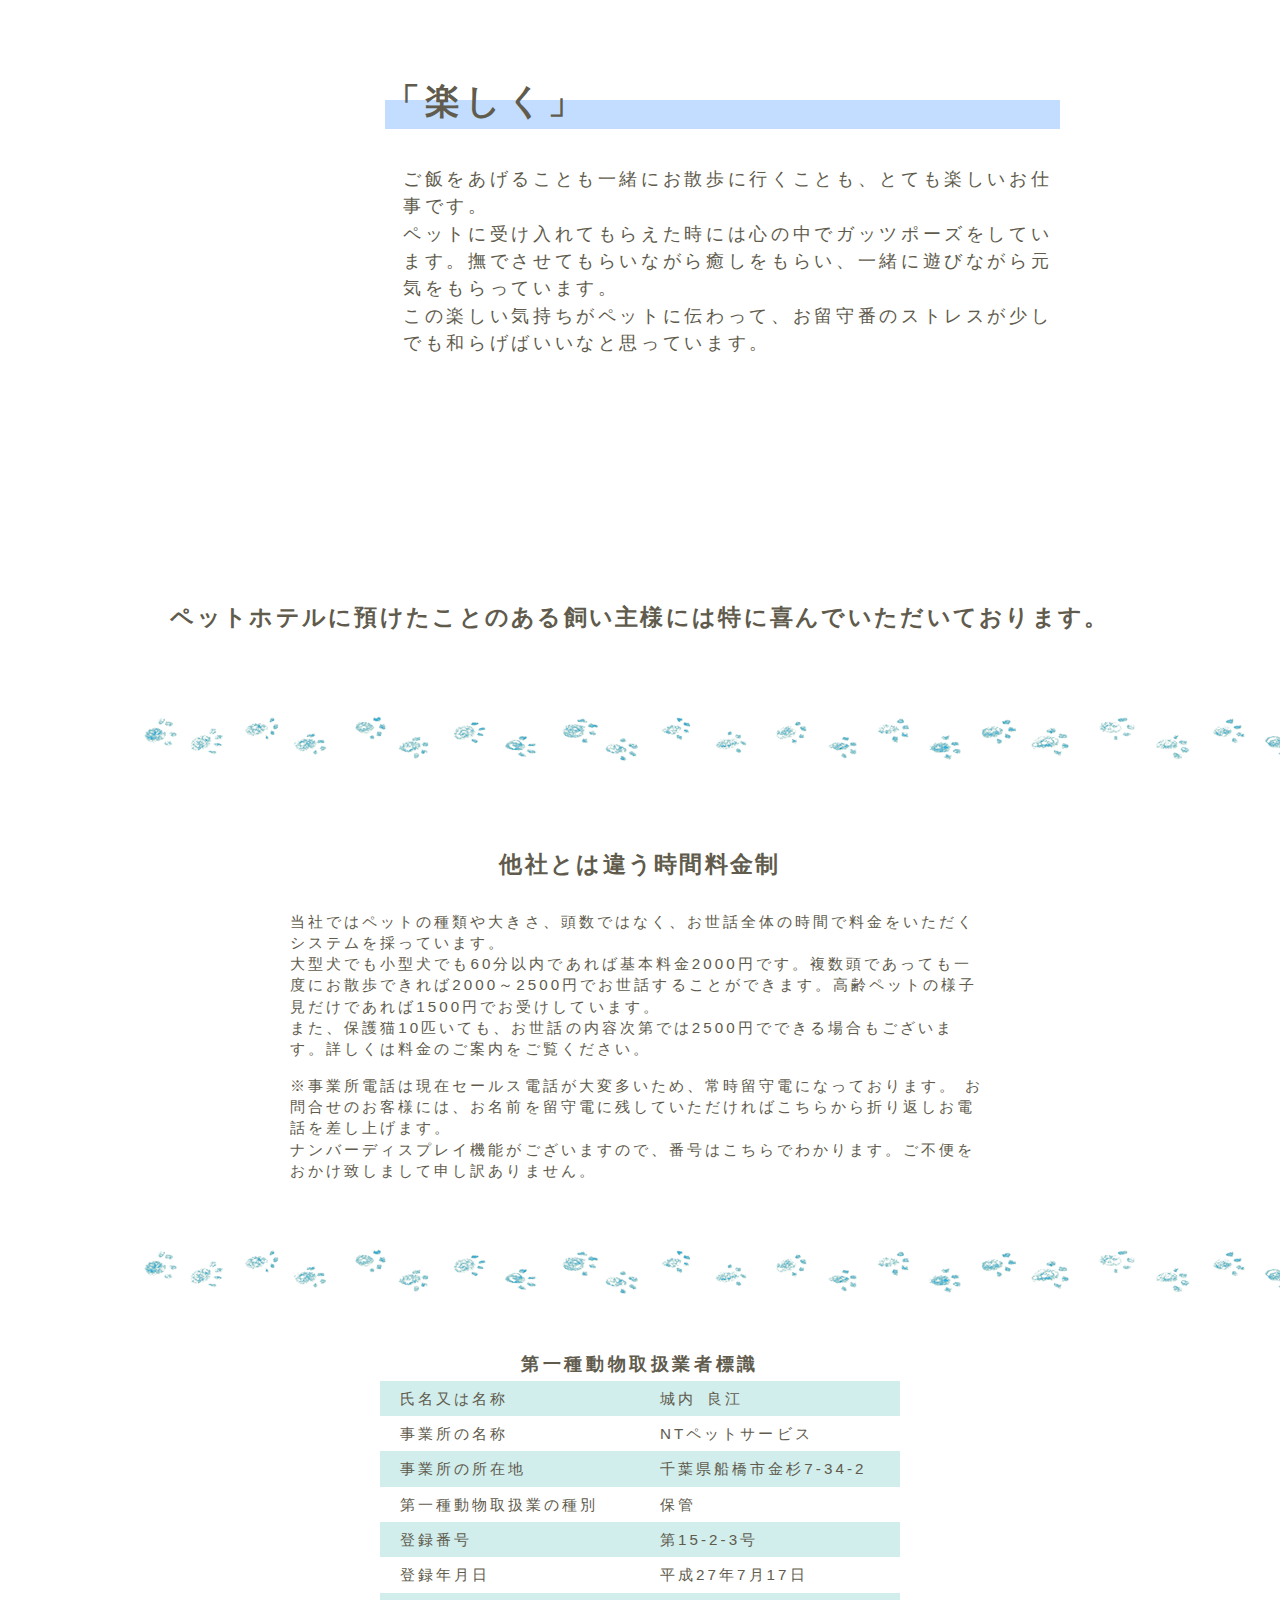
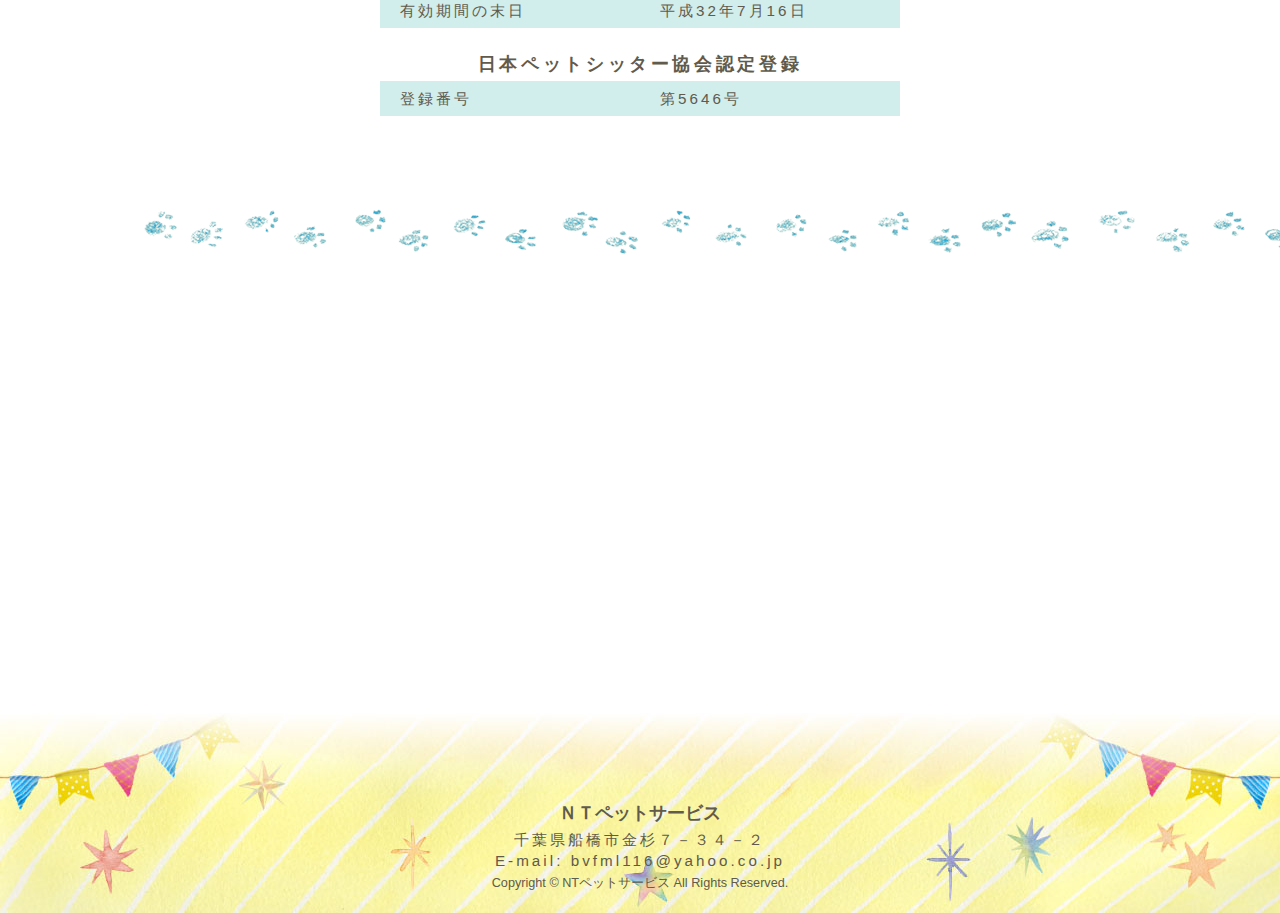
==== commit 8d48b5f5: "google mapの編集、アイコンの変更、アニメーションの追加" ====
--- a/index.html
+++ b/index.html
@@ -78,45 +78,14 @@
 <!--button end-->
 
 <!--google map-->
-<script type="text/javascript">
-	var loadedGoogleMap = function(){
-		function initialize() {
-			var myLatlng = new google.maps.LatLng(35.7310479,140.0171763,19z); //マーカーの位置（＝所在地）
-      var styles = [
-				{
-					stylers: [
-						{ hue: "#66cdaa" },
-						{ lightness: 0 },
-						{ saturation: 60 },
-						{ gamma: 1 },
-						{ invert_lightness: false},
-						{ visibility: "simplified"}
-					]
-				}
-			];
-			var mapOptions = {
-				center: myLatlng,
-				zoom: 15,
-			};
-
-			var map = new google.maps.Map(document.getElementById('YOUR_MAP_ID'),mapOptions);
-
-			var marker = new google.maps.Marker({
-				position: myLatlng,
-				map: map,
-				title: 'ＮＴペットサービス',
-				icon: './images/ggmap_icon.png'
-			});
-
-		}
-		google.maps.event.addDomListener(window, 'load', initialize);
-	};
-</script>
+<script type="text/javascript" src="https://ajax.googleapis.com/ajax/libs/jquery/1.11.2/jquery.min.js"></script>
+<script src="./js/map.js"></script>
+<script src="http://maps.google.com/maps/api/js?key=AIzaSyCussjCXGkGz7sLCUowj36i4IuawxxMe6w"></script>
 <!--google map-->
 
 </head>
 
-<body class="drawer drawer--right">
+<body class="drawer drawer--right" onload="initialize();">
 <div id="wrapper">
 <!-- HEADER START-->
 <script type="text/javascript">
@@ -224,9 +193,8 @@
 	</div>
 
   <!--google map-->
-  <div class="ggmap">
-    <iframe src="https://www.google.com/maps/embed?pb=!1m18!1m12!1m3!1d404.8495092819405!2d140.01735463126613!3d35.73123348103763!2m3!1f0!2f0!3f0!3m2!1i1024!2i768!4f13.1!3m3!1m2!1s0x601880201f9b833b%3A0x7b6deb81011996cf!2z77yu77y044Oa44OD44OI44K144O844OT44K5!5e0!3m2!1sja!2sjp!4v1525684254035" width="600" height="450" frameborder="0" style="border:0" allowfullscreen></iframe>
-  </div>
+  <img src="./images/icon-line.png" class="line" alt="">
+  <div id="g_map"></div>
   <!--google map-->
 
 </main>
--- a/css/style.css
+++ b/css/style.css
@@ -388,24 +388,10 @@
 	font-size: 120%;
 }
 
-.ggmap {
-  position: relative;
-  padding-bottom: 56.25%;
-  padding-top: 30px;
-  height: 0;
-  overflow: hidden;
-}
-
-.ggmap iframe,
-.ggmap object,
-.ggmap embed {
-  position: absolute;
-  top: 0;
-  left: 0;
-  width: 100%;
-  height: 100%;
-}
-
+#g_map{
+	width:100%;
+	height:400px;
+}
 
 /*===============================================
 メイン E
